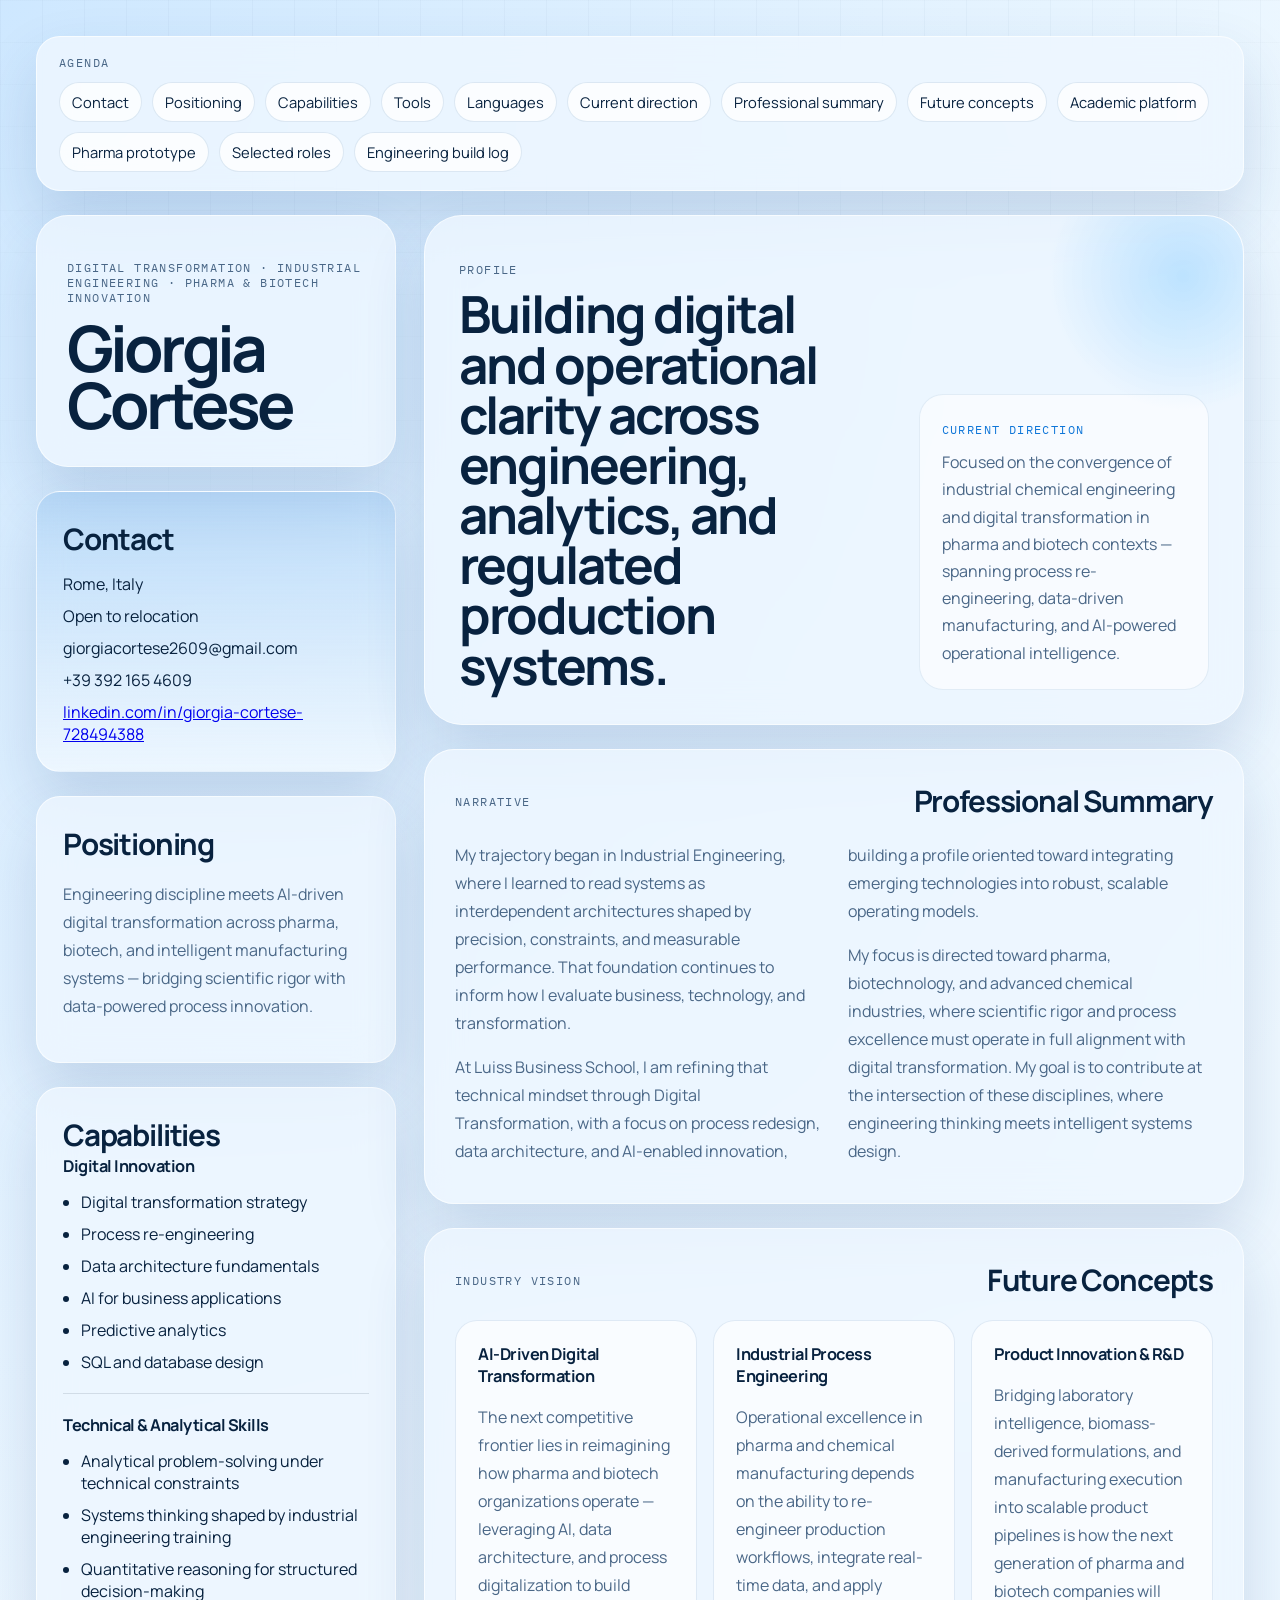
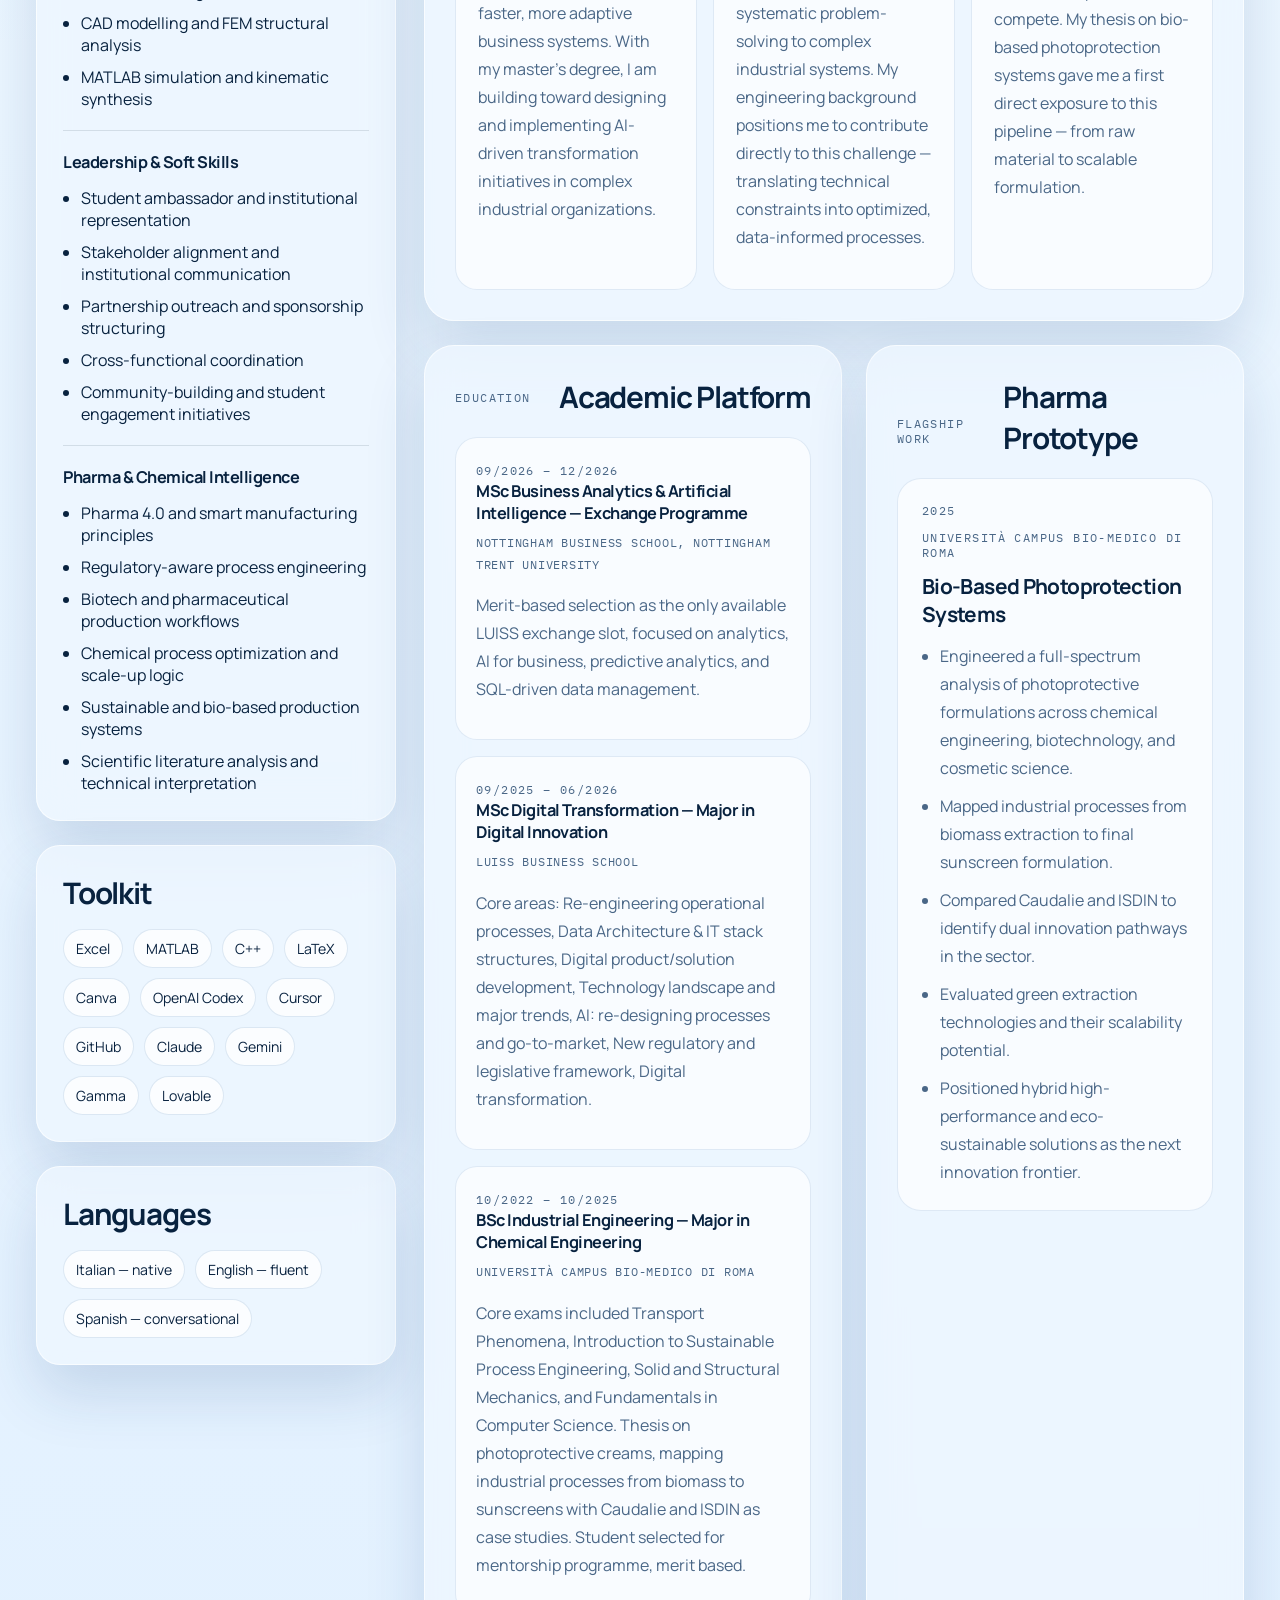
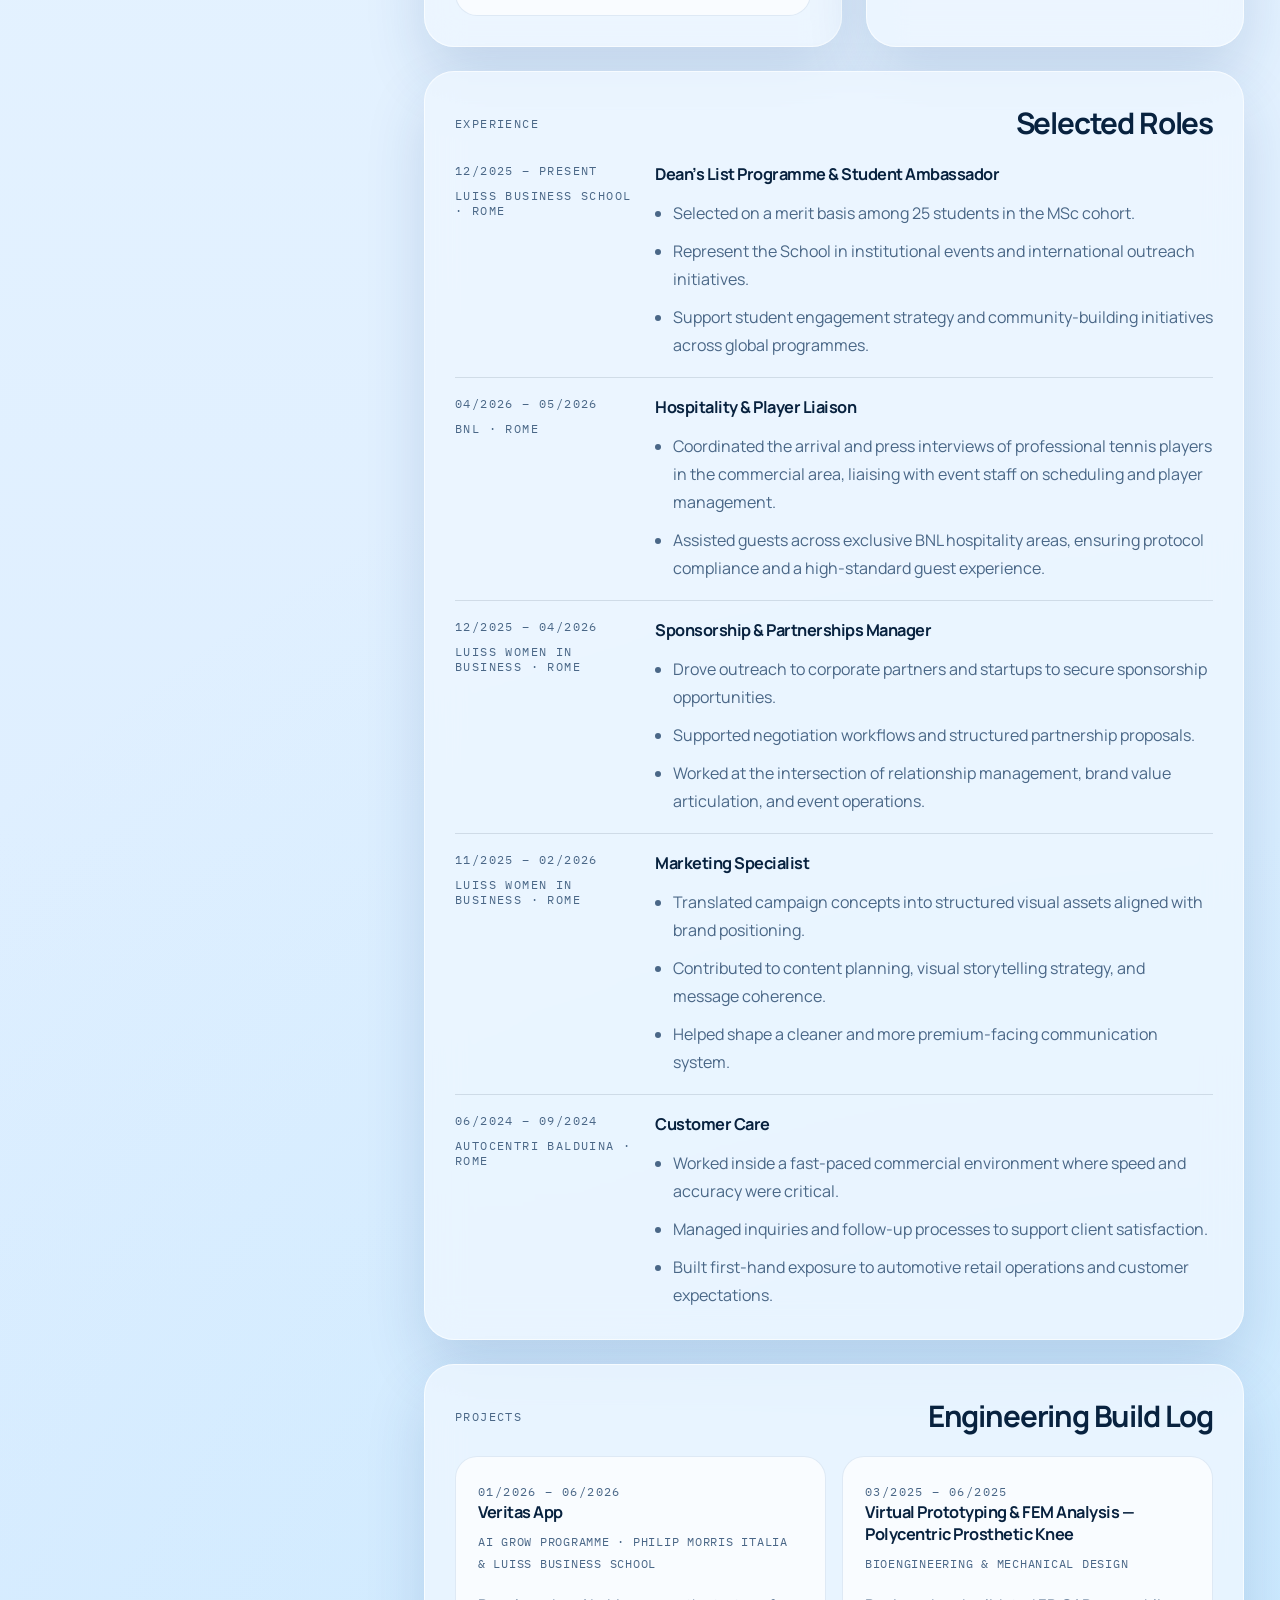
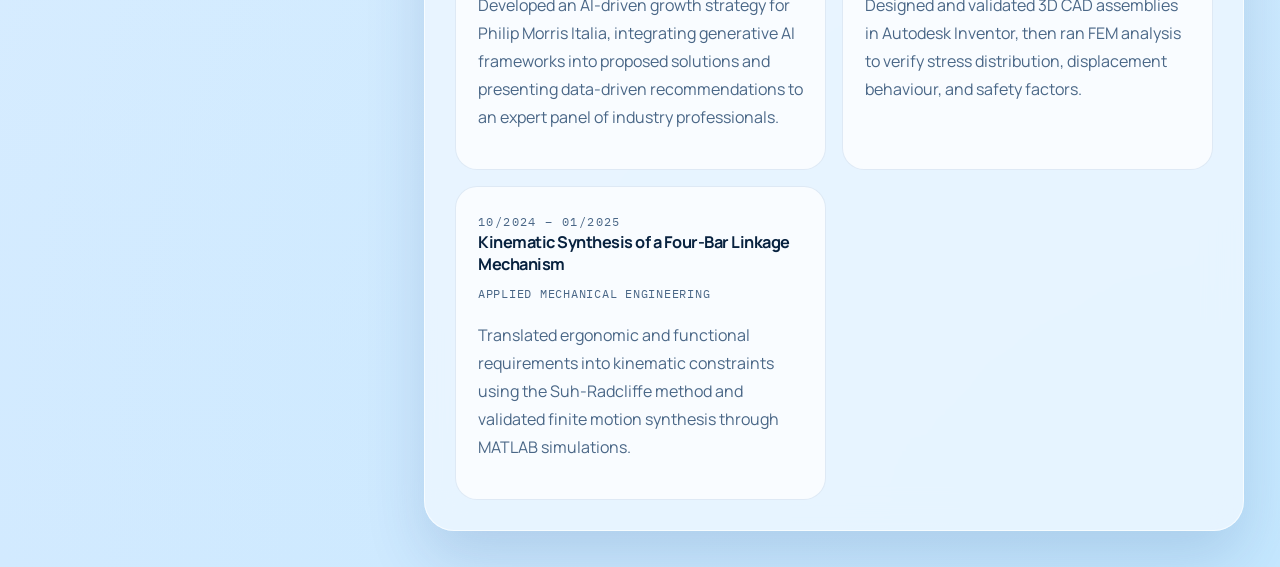
==== index.html @ 7c0b0a6e "Add BNL hospitality role to selected work experience. Co-authored-by: Cursor <cursoragent@cursor.com" ====
<!DOCTYPE html>
<html lang="en">
<head>
  <meta charset="UTF-8">
  <meta name="viewport" content="width=device-width, initial-scale=1.0">
  <meta name="description" content="Resume of Giorgia Cortese, focused on digital transformation, engineering systems, and pharma innovation.">
  <title>Giorgia Cortese | Resume</title>
  <link rel="preconnect" href="https://fonts.googleapis.com">
  <link rel="preconnect" href="https://fonts.gstatic.com" crossorigin>
  <link href="https://fonts.googleapis.com/css2?family=Manrope:wght@400;500;600;700;800&family=IBM+Plex+Mono:wght@400;500&display=swap" rel="stylesheet">
  <link rel="stylesheet" href="./assets/css/main.css">
</head>
<body>
  <div class="page-shell">
    <nav class="agenda-panel" aria-label="Page agenda">
      <p class="agenda-label">Agenda</p>
      <div class="agenda-links">
        <a href="#contact">Contact</a>
        <a href="#positioning">Positioning</a>
        <a href="#capabilities">Capabilities</a>
        <a href="#toolkit">Tools</a>
        <a href="#languages">Languages</a>
        <a href="#current-direction">Current direction</a>
        <a href="#professional-summary">Professional summary</a>
        <a href="#future-concepts">Future concepts</a>
        <a href="#academic-platform">Academic platform</a>
        <a href="#pharma-prototype">Pharma prototype</a>
        <a href="#selected-roles">Selected roles</a>
        <a href="#engineering-build-log">Engineering build log</a>
      </div>
    </nav>
    <div class="page-grid">
      <aside class="sidebar">
        <div class="identity-block">
          <p class="eyebrow">Digital Transformation · Industrial Engineering · Pharma &amp; Biotech Innovation</p>
          <h1>Giorgia Cortese</h1>
        </div>

        <section class="panel panel-accent" id="contact">
          <h2>Contact</h2>
          <ul class="meta-list">
            <li>Rome, Italy</li>
            <li>Open to relocation</li>
            <li>giorgiacortese2609@gmail.com</li>
            <li>+39 392 165 4609</li>
            <li><a href="https://www.linkedin.com/in/giorgia-cortese-728494388">linkedin.com/in/giorgia-cortese-728494388</a></li>
          </ul>
        </section>

        <section class="panel" id="positioning">
          <h2>Positioning</h2>
          <p>
            Engineering discipline meets AI-driven digital transformation across pharma, biotech, and intelligent manufacturing systems — bridging scientific rigor with data-powered process innovation.
          </p>
        </section>

        <section class="panel" id="capabilities">
          <h2>Capabilities</h2>
          <div class="skill-group">
            <h3>Digital Innovation</h3>
            <ul>
              <li>Digital transformation strategy</li>
              <li>Process re-engineering</li>
              <li>Data architecture fundamentals</li>
              <li>AI for business applications</li>
              <li>Predictive analytics</li>
              <li>SQL and database design</li>
            </ul>
          </div>
          <div class="skill-group">
            <h3>Technical &amp; Analytical Skills</h3>
            <ul>
              <li>Analytical problem-solving under technical constraints</li>
              <li>Systems thinking shaped by industrial engineering training</li>
              <li>Quantitative reasoning for structured decision-making</li>
              <li>CAD modelling and FEM structural analysis</li>
              <li>MATLAB simulation and kinematic synthesis</li>
            </ul>
          </div>
          <div class="skill-group">
            <h3>Leadership &amp; Soft Skills</h3>
            <ul>
              <li>Student ambassador and institutional representation</li>
              <li>Stakeholder alignment and institutional communication</li>
              <li>Partnership outreach and sponsorship structuring</li>
              <li>Cross-functional coordination</li>
              <li>Community-building and student engagement initiatives</li>
            </ul>
          </div>
          <div class="skill-group">
            <h3>Pharma & Chemical Intelligence</h3>
            <ul>
              <li>Pharma 4.0 and smart manufacturing principles</li>
              <li>Regulatory-aware process engineering</li>
              <li>Biotech and pharmaceutical production workflows</li>
              <li>Chemical process optimization and scale-up logic</li>
              <li>Sustainable and bio-based production systems</li>
              <li>Scientific literature analysis and technical interpretation</li>
            </ul>
          </div>
        </section>

        <section class="panel" id="toolkit">
          <h2>Toolkit</h2>
          <div class="tag-cloud">
            <span>Excel</span>
            <span>MATLAB</span>
            <span>C++</span>
            <span>LaTeX</span>
            <span>Canva</span>
            <span>OpenAI Codex</span>
            <span>Cursor</span>
            <span>GitHub</span>
            <span>Claude</span>
            <span>Gemini</span>
            <span>Gamma</span>
            <span>Lovable</span>
          </div>
        </section>

        <section class="panel" id="languages">
          <h2>Languages</h2>
          <div class="tag-cloud">
            <span>Italian — native</span>
            <span>English — fluent</span>
            <span>Spanish — conversational</span>
          </div>
        </section>
      </aside>

      <main class="content">
        <section class="hero-card" id="current-direction">
          <div class="hero-copy">
            <p class="section-kicker">Profile</p>
            <h2>Building digital and operational clarity across engineering, analytics, and regulated production systems.</h2>
          </div>
          <div class="hero-note">
            <span class="note-label">Current direction</span>
            <p>
              Focused on the convergence of industrial chemical engineering and digital transformation in pharma and biotech contexts — spanning process re-engineering, data-driven manufacturing, and AI-powered operational intelligence.
            </p>
          </div>
        </section>

        <section class="content-section" id="professional-summary">
          <div class="section-heading">
            <p class="section-kicker">Narrative</p>
            <h2>Professional Summary</h2>
          </div>
          <div class="prose-block">
            <p>
              My trajectory began in Industrial Engineering, where I learned to read systems as interdependent architectures shaped by precision, constraints, and measurable performance. That foundation continues to inform how I evaluate business, technology, and transformation.
            </p>
            <p>
              At Luiss Business School, I am refining that technical mindset through Digital Transformation, with a focus on process redesign, data architecture, and AI-enabled innovation, building a profile oriented toward integrating emerging technologies into robust, scalable operating models.
            </p>
            <p>
              My focus is directed toward pharma, biotechnology, and advanced chemical industries, where scientific rigor and process excellence must operate in full alignment with digital transformation. My goal is to contribute at the intersection of these disciplines, where engineering thinking meets intelligent systems design.
            </p>
          </div>
        </section>

        <section class="content-section" id="future-concepts">
          <div class="section-heading">
            <p class="section-kicker">Industry Vision</p>
            <h2>Future Concepts</h2>
          </div>
          <div class="vision-grid">
            <article class="vision-card">
              <h3>AI-Driven Digital Transformation</h3>
              <p>The next competitive frontier lies in reimagining how pharma and biotech organizations operate — leveraging AI, data architecture, and process digitalization to build faster, more adaptive business systems. With my master's degree, I am building toward designing and implementing AI-driven transformation initiatives in complex industrial organizations.</p>
            </article>
            <article class="vision-card">
              <h3>Industrial Process Engineering</h3>
              <p>Operational excellence in pharma and chemical manufacturing depends on the ability to re-engineer production workflows, integrate real-time data, and apply systematic problem-solving to complex industrial systems. My engineering background positions me to contribute directly to this challenge — translating technical constraints into optimized, data-informed processes.</p>
            </article>
            <article class="vision-card">
              <h3>Product Innovation &amp; R&amp;D</h3>
              <p>Bridging laboratory intelligence, biomass-derived formulations, and manufacturing execution into scalable product pipelines is how the next generation of pharma and biotech companies will compete. My thesis on bio-based photoprotection systems gave me a first direct exposure to this pipeline — from raw material to scalable formulation.</p>
            </article>
          </div>
        </section>

        <section class="split-section">
          <div class="content-section" id="academic-platform">
            <div class="section-heading">
              <p class="section-kicker">Education</p>
              <h2>Academic Platform</h2>
            </div>
            <div class="stack-list">
              <article class="stack-item">
                <span class="stack-period">09/2026 – 12/2026</span>
                <h3>MSc Business Analytics & Artificial Intelligence — Exchange Programme</h3>
                <p class="stack-place">Nottingham Business School, Nottingham Trent University</p>
                <p>Merit-based selection as the only available LUISS exchange slot, focused on analytics, AI for business, predictive analytics, and SQL-driven data management.</p>
              </article>
              <article class="stack-item">
                <span class="stack-period">09/2025 – 06/2026</span>
                <h3>MSc Digital Transformation — Major in Digital Innovation</h3>
                <p class="stack-place">Luiss Business School</p>
                <p>Core areas: Re-engineering operational processes, Data Architecture &amp; IT stack structures, Digital product/solution development, Technology landscape and major trends, AI: re-designing processes and go-to-market, New regulatory and legislative framework, Digital transformation.</p>
              </article>
              <article class="stack-item">
                <span class="stack-period">10/2022 – 10/2025</span>
                <h3>BSc Industrial Engineering — Major in Chemical Engineering</h3>
                <p class="stack-place">Università Campus Bio-Medico di Roma</p>
                <p>Core exams included Transport Phenomena, Introduction to Sustainable Process Engineering, Solid and Structural Mechanics, and Fundamentals in Computer Science. Thesis on photoprotective creams, mapping industrial processes from biomass to sunscreens with Caudalie and ISDIN as case studies. Student selected for mentorship programme, merit based.</p>
              </article>
            </div>
          </div>

          <div class="content-section" id="pharma-prototype">
            <div class="section-heading">
              <p class="section-kicker">Flagship Work</p>
              <h2>Pharma Prototype</h2>
            </div>
            <article class="feature-card">
              <div class="feature-meta">
                <span>2025</span>
                <span>Università Campus Bio-Medico di Roma</span>
              </div>
              <h3>Bio-Based Photoprotection Systems</h3>
              <ul>
                <li>Engineered a full-spectrum analysis of photoprotective formulations across chemical engineering, biotechnology, and cosmetic science.</li>
                <li>Mapped industrial processes from biomass extraction to final sunscreen formulation.</li>
                <li>Compared Caudalie and ISDIN to identify dual innovation pathways in the sector.</li>
                <li>Evaluated green extraction technologies and their scalability potential.</li>
                <li>Positioned hybrid high-performance and eco-sustainable solutions as the next innovation frontier.</li>
              </ul>
            </article>
          </div>
        </section>

        <section class="content-section" id="selected-roles">
          <div class="section-heading">
            <p class="section-kicker">Experience</p>
            <h2>Selected Roles</h2>
          </div>
          <div class="timeline">
            <article class="timeline-item">
              <div class="timeline-meta">
                <span>12/2025 – Present</span>
                <span>Luiss Business School · Rome</span>
              </div>
              <div class="timeline-body">
                <h3>Dean’s List Programme & Student Ambassador</h3>
                <ul>
                  <li>Selected on a merit basis among 25 students in the MSc cohort.</li>
                  <li>Represent the School in institutional events and international outreach initiatives.</li>
                  <li>Support student engagement strategy and community-building initiatives across global programmes.</li>
                </ul>
              </div>
            </article>

            <article class="timeline-item">
              <div class="timeline-meta">
                <span>04/2026 – 05/2026</span>
                <span>BNL · Rome</span>
              </div>
              <div class="timeline-body">
                <h3>Hospitality &amp; Player Liaison</h3>
                <ul>
                  <li>Coordinated the arrival and press interviews of professional tennis players in the commercial area, liaising with event staff on scheduling and player management.</li>
                  <li>Assisted guests across exclusive BNL hospitality areas, ensuring protocol compliance and a high-standard guest experience.</li>
                </ul>
              </div>
            </article>

            <article class="timeline-item">
              <div class="timeline-meta">
                <span>12/2025 – 04/2026</span>
                <span>Luiss Women In Business · Rome</span>
              </div>
              <div class="timeline-body">
                <h3>Sponsorship & Partnerships Manager</h3>
                <ul>
                  <li>Drove outreach to corporate partners and startups to secure sponsorship opportunities.</li>
                  <li>Supported negotiation workflows and structured partnership proposals.</li>
                  <li>Worked at the intersection of relationship management, brand value articulation, and event operations.</li>
                </ul>
              </div>
            </article>

            <article class="timeline-item">
              <div class="timeline-meta">
                <span>11/2025 – 02/2026</span>
                <span>Luiss Women In Business · Rome</span>
              </div>
              <div class="timeline-body">
                <h3>Marketing Specialist</h3>
                <ul>
                  <li>Translated campaign concepts into structured visual assets aligned with brand positioning.</li>
                  <li>Contributed to content planning, visual storytelling strategy, and message coherence.</li>
                  <li>Helped shape a cleaner and more premium-facing communication system.</li>
                </ul>
              </div>
            </article>

            <article class="timeline-item">
              <div class="timeline-meta">
                <span>06/2024 – 09/2024</span>
                <span>Autocentri Balduina · Rome</span>
              </div>
              <div class="timeline-body">
                <h3>Customer Care</h3>
                <ul>
                  <li>Worked inside a fast-paced commercial environment where speed and accuracy were critical.</li>
                  <li>Managed inquiries and follow-up processes to support client satisfaction.</li>
                  <li>Built first-hand exposure to automotive retail operations and customer expectations.</li>
                </ul>
              </div>
            </article>
          </div>
        </section>

        <section class="content-section" id="engineering-build-log">
          <div class="section-heading">
            <p class="section-kicker">Projects</p>
            <h2>Engineering Build Log</h2>
          </div>
          <div class="project-grid">
            <article class="project-card">
              <span class="project-period">01/2026 – 06/2026</span>
              <h3>Veritas App</h3>
              <p class="project-context">AI Grow Programme · Philip Morris Italia &amp; Luiss Business School</p>
              <p>Developed an AI-driven growth strategy for Philip Morris Italia, integrating generative AI frameworks into proposed solutions and presenting data-driven recommendations to an expert panel of industry professionals.</p>
            </article>
            <article class="project-card">
              <span class="project-period">03/2025 – 06/2025</span>
              <h3>Virtual Prototyping & FEM Analysis — Polycentric Prosthetic Knee</h3>
              <p class="project-context">Bioengineering & Mechanical Design</p>
              <p>Designed and validated 3D CAD assemblies in Autodesk Inventor, then ran FEM analysis to verify stress distribution, displacement behaviour, and safety factors.</p>
            </article>
            <article class="project-card">
              <span class="project-period">10/2024 – 01/2025</span>
              <h3>Kinematic Synthesis of a Four-Bar Linkage Mechanism</h3>
              <p class="project-context">Applied Mechanical Engineering</p>
              <p>Translated ergonomic and functional requirements into kinematic constraints using the Suh-Radcliffe method and validated finite motion synthesis through MATLAB simulations.</p>
            </article>
          </div>
        </section>
      </main>
    </div>
  </div>
</body>
</html>
---- assets/css/main.css ----
:root {
  --bg: #d8ebff;
  --paper: #eef7ff;
  --paper-strong: #f9fcff;
  --ink: #08223f;
  --muted: #4a6787;
  --line: rgba(8, 34, 63, 0.12);
  --accent: #0f76d8;
  --accent-soft: rgba(15, 118, 216, 0.12);
  --shadow: 0 28px 60px rgba(25, 71, 128, 0.16);
  --radius-xl: 32px;
  --radius-lg: 24px;
  --radius-md: 18px;
}

* {
  box-sizing: border-box;
}

html {
  font-size: 16px;
  scroll-behavior: smooth;
}

body {
  margin: 0;
  min-height: 100dvh;
  font-family: "Manrope", sans-serif;
  color: var(--ink);
  background:
    radial-gradient(circle at top left, rgba(71, 163, 255, 0.22), transparent 30%),
    radial-gradient(circle at bottom right, rgba(143, 223, 255, 0.26), transparent 34%),
    linear-gradient(180deg, #f4fbff 0%, var(--bg) 100%);
}

body::before {
  content: "";
  position: fixed;
  inset: 0;
  pointer-events: none;
  background-image: linear-gradient(rgba(23, 23, 23, 0.025) 1px, transparent 1px),
    linear-gradient(90deg, rgba(23, 61, 102, 0.05) 1px, transparent 1px);
  background-size: 42px 42px;
  mask-image: linear-gradient(180deg, rgba(0, 0, 0, 0.65), transparent 85%);
}

.page-shell {
  padding: 36px;
}

.agenda-panel {
  max-width: 1440px;
  margin: 0 auto 24px;
  padding: 18px 22px;
  border-radius: 24px;
  background: rgba(238, 247, 255, 0.82);
  border: 1px solid rgba(255, 255, 255, 0.62);
  box-shadow: var(--shadow);
  backdrop-filter: blur(18px);
}

.agenda-label {
  margin: 0 0 12px;
  font-family: "IBM Plex Mono", monospace;
  font-size: 0.73rem;
  letter-spacing: 0.12em;
  text-transform: uppercase;
  color: var(--muted);
}

.agenda-links {
  display: flex;
  flex-wrap: wrap;
  gap: 10px;
}

.agenda-links a {
  padding: 9px 12px;
  border-radius: 999px;
  background: rgba(255, 255, 255, 0.78);
  border: 1px solid rgba(28, 99, 172, 0.14);
  color: var(--ink);
  font-size: 0.92rem;
  text-decoration: none;
}

.agenda-links a:hover {
  background: rgba(214, 238, 255, 0.95);
}

.page-grid {
  max-width: 1440px;
  margin: 0 auto;
  display: grid;
  grid-template-columns: minmax(300px, 360px) minmax(0, 1fr);
  gap: 28px;
  align-items: start;
}

.sidebar,
.content {
  display: grid;
  gap: 24px;
}

.sidebar {
  position: sticky;
  top: 28px;
}

.identity-block,
.panel,
.hero-card,
.content-section {
  background: rgba(238, 247, 255, 0.8);
  backdrop-filter: blur(18px);
  border: 1px solid rgba(255, 255, 255, 0.62);
  box-shadow: var(--shadow);
}

.identity-block {
  padding: 32px 30px;
  border-radius: var(--radius-xl);
}

.identity-block h1 {
  margin: 14px 0 0;
  font-size: clamp(3rem, 5vw, 4.8rem);
  line-height: 0.9;
  letter-spacing: -0.06em;
  max-width: 6ch;
}

.eyebrow,
.section-kicker,
.note-label,
.stack-period,
.project-period,
.timeline-meta,
.feature-meta {
  font-family: "IBM Plex Mono", monospace;
  font-size: 0.73rem;
  letter-spacing: 0.12em;
  text-transform: uppercase;
}

.eyebrow,
.section-kicker,
.timeline-meta,
.feature-meta,
.stack-period,
.project-period {
  color: var(--muted);
}

.intro {
  margin: 18px 0 0;
  font-size: 1rem;
  line-height: 1.8;
  color: var(--muted);
}

.panel {
  padding: 26px;
  border-radius: var(--radius-lg);
}

.panel-accent {
  background: linear-gradient(180deg, rgba(15, 118, 216, 0.14), rgba(238, 247, 255, 0.9));
}

.panel h2,
.section-heading h2,
.hero-copy h2 {
  margin: 0;
  font-size: 1.85rem;
  letter-spacing: -0.04em;
}

.panel p,
.stack-item p,
.project-card p,
.vision-card p,
.feature-card li,
.timeline-body li,
.prose-block p {
  color: var(--muted);
  line-height: 1.75;
}

.meta-list,
.skill-group ul,
.timeline-body ul,
.feature-card ul {
  margin: 14px 0 0;
  padding-left: 18px;
}

.meta-list {
  padding-left: 0;
  list-style: none;
}

.meta-list li + li,
.skill-group li + li,
.timeline-body li + li,
.feature-card li + li {
  margin-top: 10px;
}

.skill-group + .skill-group {
  margin-top: 20px;
  padding-top: 20px;
  border-top: 1px solid var(--line);
}

.skill-group h3,
.timeline-body h3,
.feature-card h3,
.stack-item h3,
.project-card h3,
.vision-card h3 {
  margin: 0;
  font-size: 1.02rem;
  letter-spacing: -0.03em;
}

.tag-cloud {
  display: flex;
  flex-wrap: wrap;
  gap: 10px;
  margin-top: 16px;
}

.tag-cloud span {
  padding: 9px 12px;
  border-radius: 999px;
  background: rgba(255, 255, 255, 0.78);
  border: 1px solid rgba(28, 99, 172, 0.14);
  font-size: 0.88rem;
}

.hero-card {
  padding: 34px;
  border-radius: 38px;
  display: grid;
  grid-template-columns: 1.2fr 0.8fr;
  gap: 24px;
  overflow: hidden;
  position: relative;
}

.hero-card::after {
  content: "";
  position: absolute;
  width: 280px;
  height: 280px;
  right: -80px;
  top: -80px;
  border-radius: 50%;
  background: radial-gradient(circle, rgba(64, 175, 255, 0.28), transparent 68%);
}

.hero-copy h2 {
  margin-top: 10px;
  font-size: clamp(2.2rem, 4vw, 3.7rem);
  line-height: 0.98;
  max-width: 12ch;
}

.hero-note {
  align-self: end;
  padding: 22px;
  border-radius: 24px;
  background: rgba(249, 252, 255, 0.84);
  border: 1px solid rgba(27, 98, 170, 0.1);
}

.note-label {
  color: var(--accent);
}

.hero-note p {
  margin: 10px 0 0;
  line-height: 1.7;
  color: var(--muted);
}

.content-section {
  padding: 30px;
  border-radius: 30px;
}

.section-heading {
  display: flex;
  align-items: end;
  justify-content: space-between;
  gap: 12px;
  margin-bottom: 20px;
}

.prose-block {
  columns: 2;
  column-gap: 28px;
}

.prose-block p {
  margin: 0 0 16px;
}

.timeline {
  display: grid;
  gap: 18px;
}

.timeline-item {
  display: grid;
  grid-template-columns: 180px minmax(0, 1fr);
  gap: 20px;
  padding-top: 18px;
  border-top: 1px solid var(--line);
}

.timeline-item:first-child {
  padding-top: 0;
  border-top: 0;
}

.timeline-meta {
  display: grid;
  gap: 10px;
  align-content: start;
}

.split-section {
  display: grid;
  grid-template-columns: 1.05fr 0.95fr;
  gap: 24px;
}

.feature-card,
.stack-item,
.project-card,
.vision-card {
  background: var(--paper-strong);
  border: 1px solid rgba(28, 99, 172, 0.12);
}

.feature-card {
  padding: 24px;
  border-radius: 24px;
}

.feature-meta {
  display: flex;
  justify-content: space-between;
  gap: 12px;
  flex-wrap: wrap;
}

.feature-card h3 {
  margin-top: 12px;
  font-size: 1.3rem;
}

.stack-list {
  display: grid;
  gap: 16px;
}

.stack-item {
  padding: 20px;
  border-radius: 22px;
}

.stack-place,
.project-context {
  margin-top: 8px;
  font-family: "IBM Plex Mono", monospace;
  font-size: 0.78rem;
  letter-spacing: 0.06em;
  text-transform: uppercase;
  color: var(--accent);
}

.project-grid,
.vision-grid {
  display: grid;
  gap: 16px;
}

.project-grid {
  grid-template-columns: repeat(2, minmax(0, 1fr));
}

.vision-grid {
  grid-template-columns: repeat(3, minmax(0, 1fr));
}

.project-card,
.vision-card {
  padding: 22px;
  border-radius: 22px;
}

@media (max-width: 1120px) {
  .page-grid,
  .split-section,
  .hero-card,
  .vision-grid,
  .project-grid {
    grid-template-columns: 1fr;
  }

  .sidebar {
    position: static;
  }

  .prose-block {
    columns: 1;
  }
}

@media (max-width: 720px) {
  .page-shell {
    padding: 16px;
  }

  .identity-block,
  .agenda-panel,
  .panel,
  .hero-card,
  .content-section {
    padding: 22px;
    border-radius: 24px;
  }

  .timeline-item {
    grid-template-columns: 1fr;
  }

  .identity-block h1,
  .hero-copy h2 {
    max-width: none;
  }

  .agenda-links {
    gap: 8px;
  }

  .agenda-links a {
    font-size: 0.85rem;
  }
}

@media print {
  body {
    background: #ffffff;
  }

  body::before {
    display: none;
  }

  .page-shell {
    padding: 0;
  }

  .page-grid {
    max-width: none;
    gap: 14px;
    grid-template-columns: 300px 1fr;
  }

  .identity-block,
  .panel,
  .hero-card,
  .content-section,
  .feature-card,
  .stack-item,
  .project-card,
  .vision-card {
    box-shadow: none;
    background: #ffffff;
  }
}
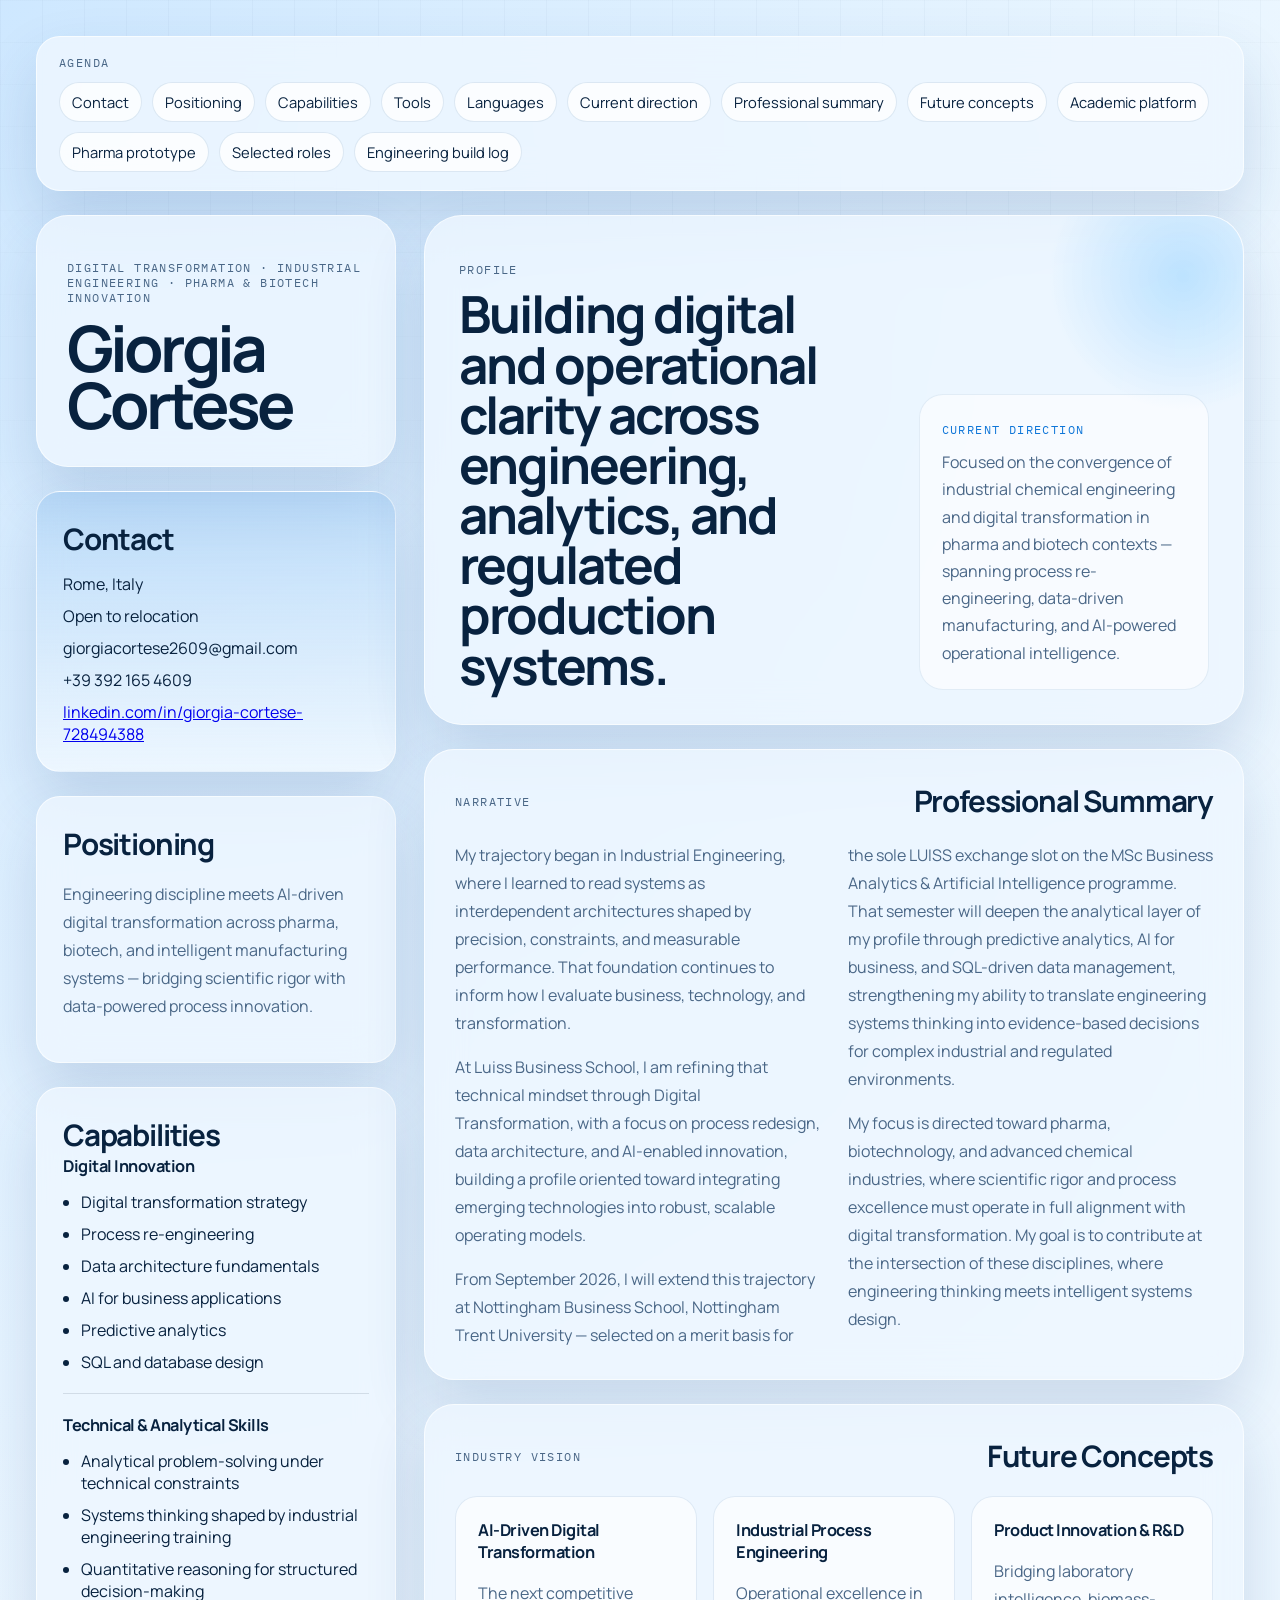
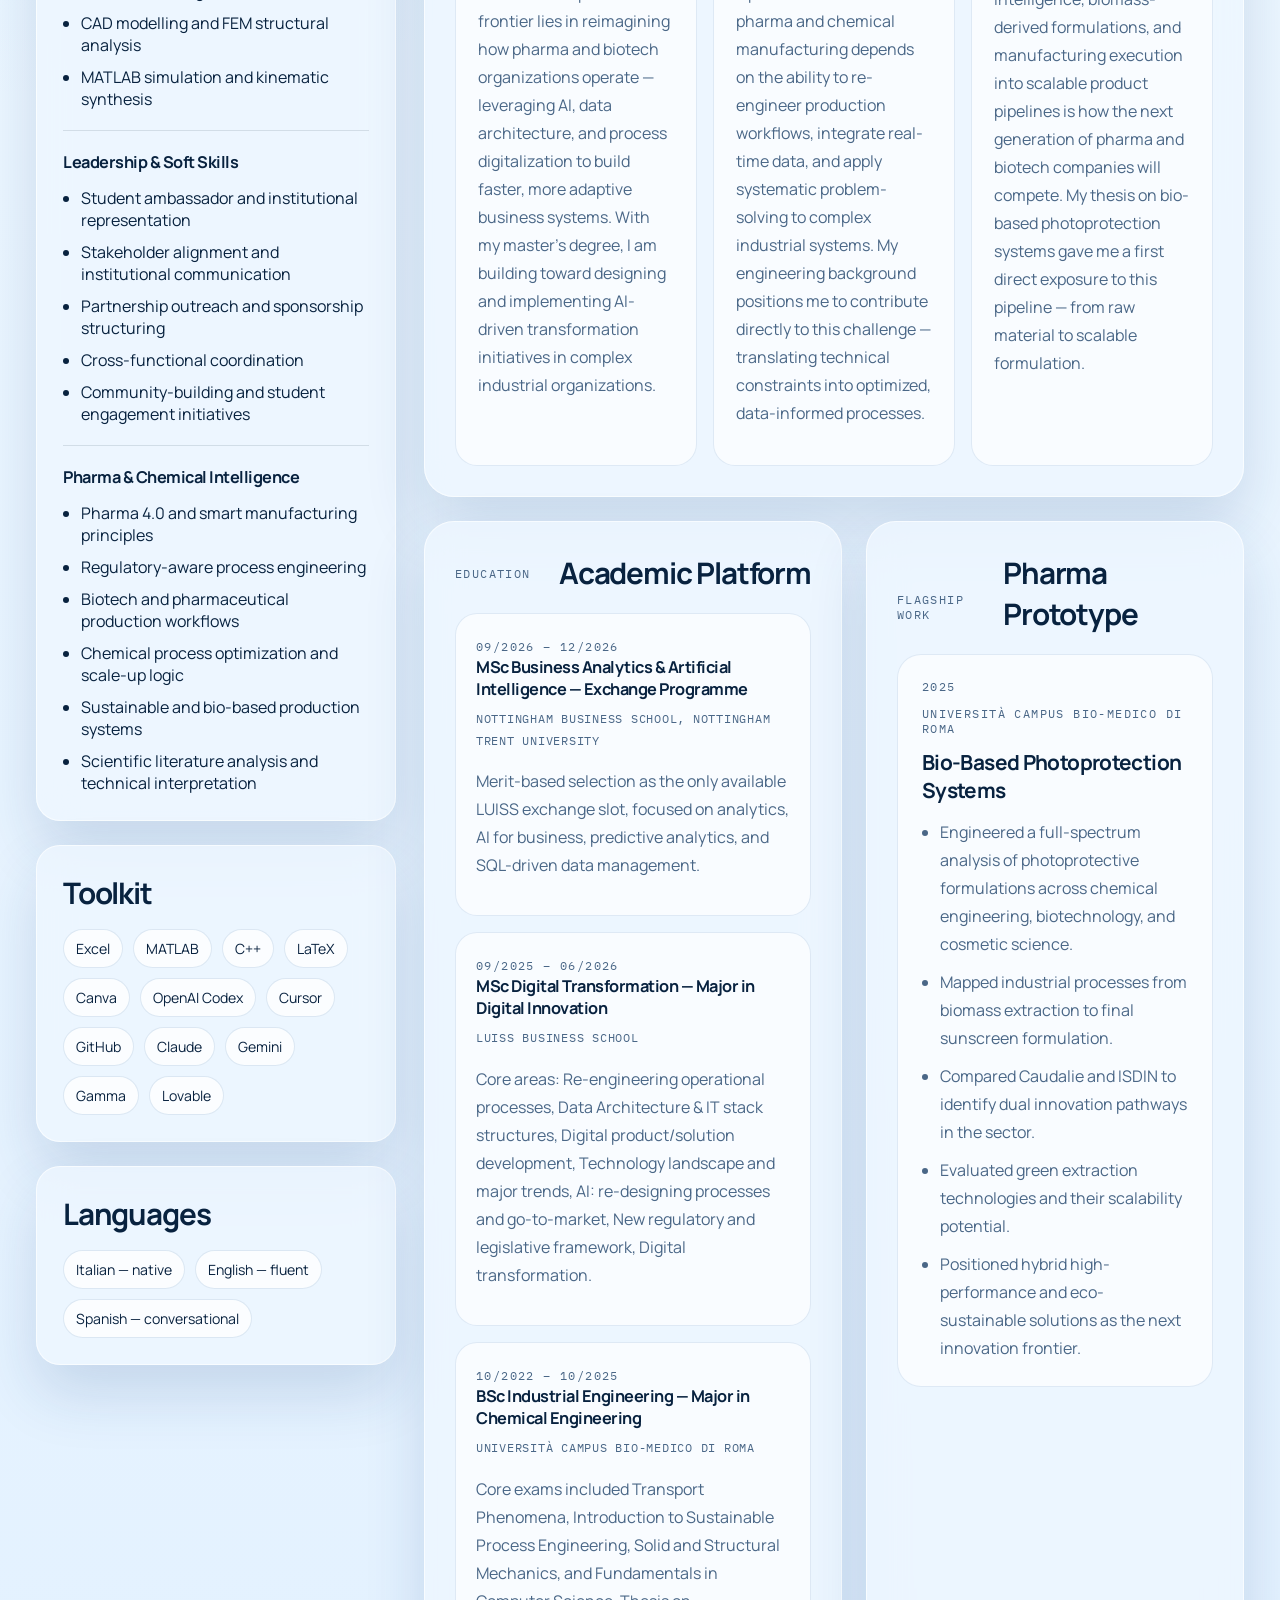
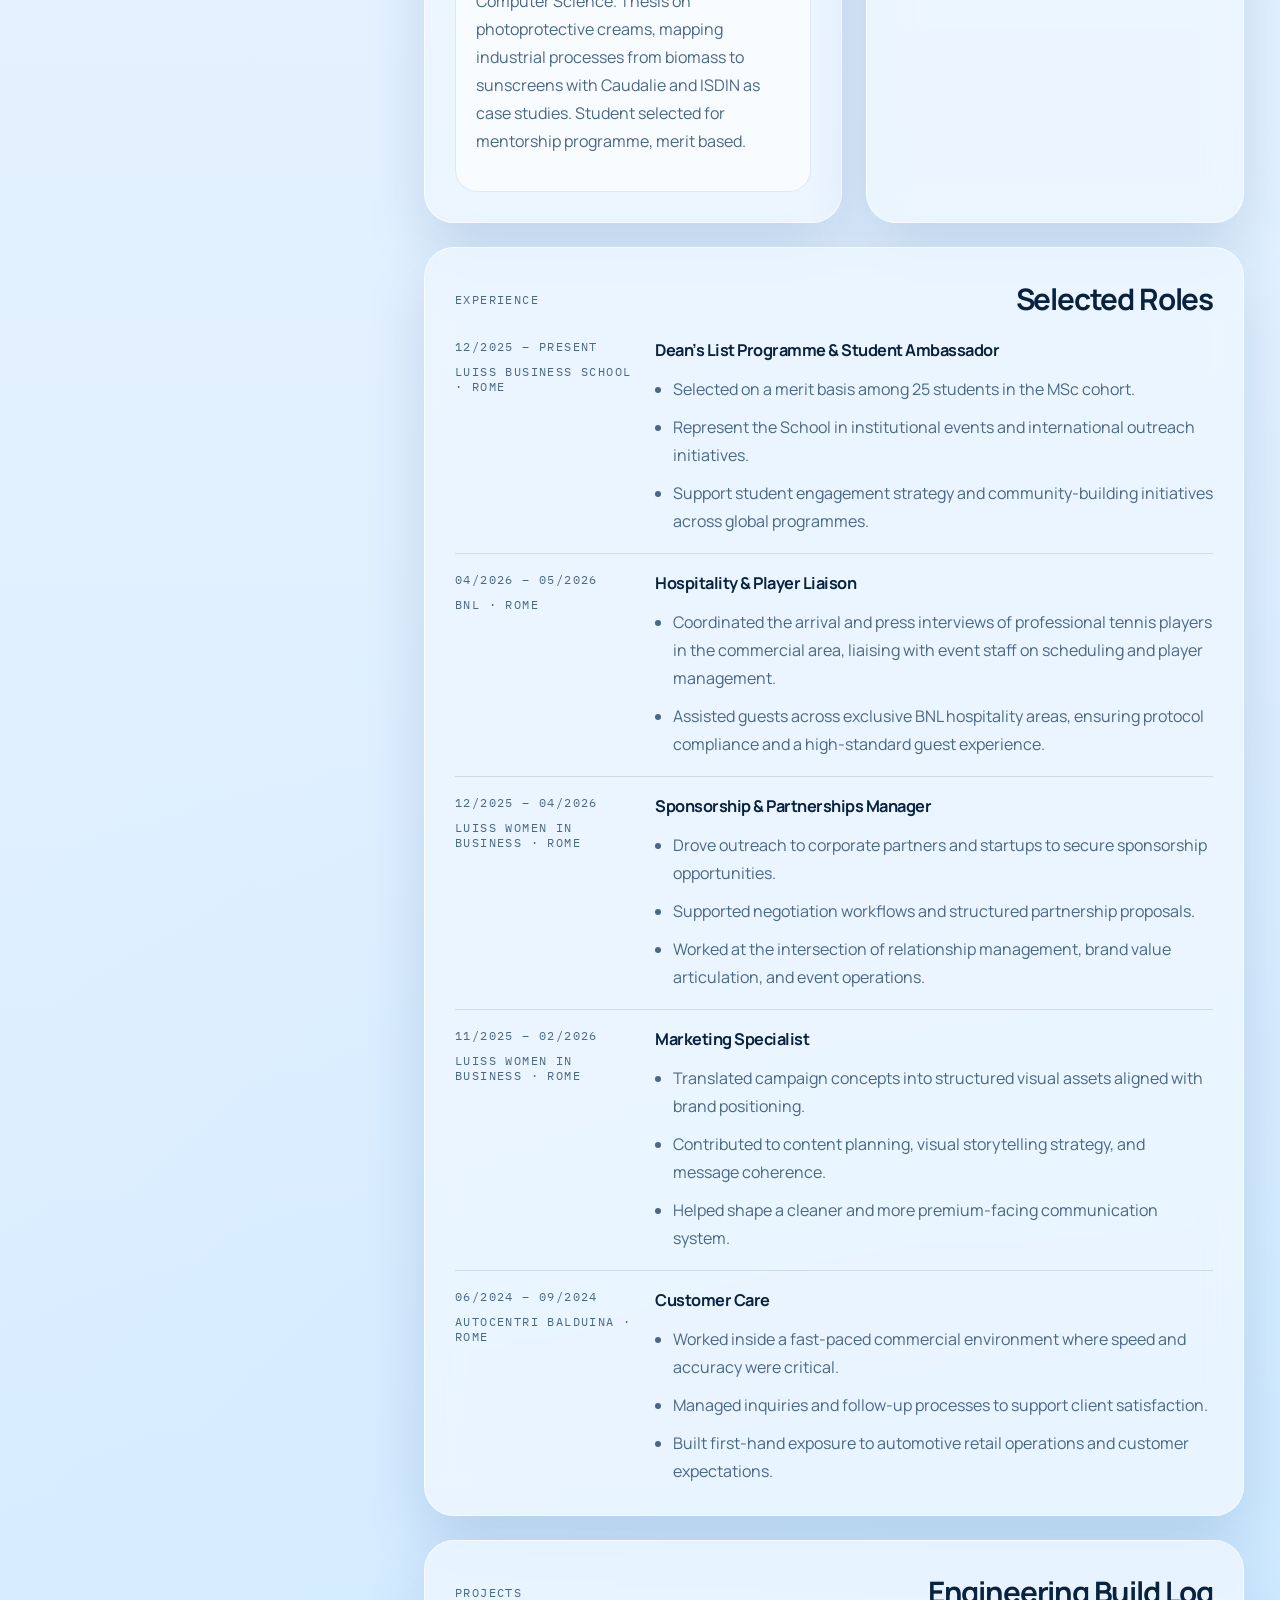
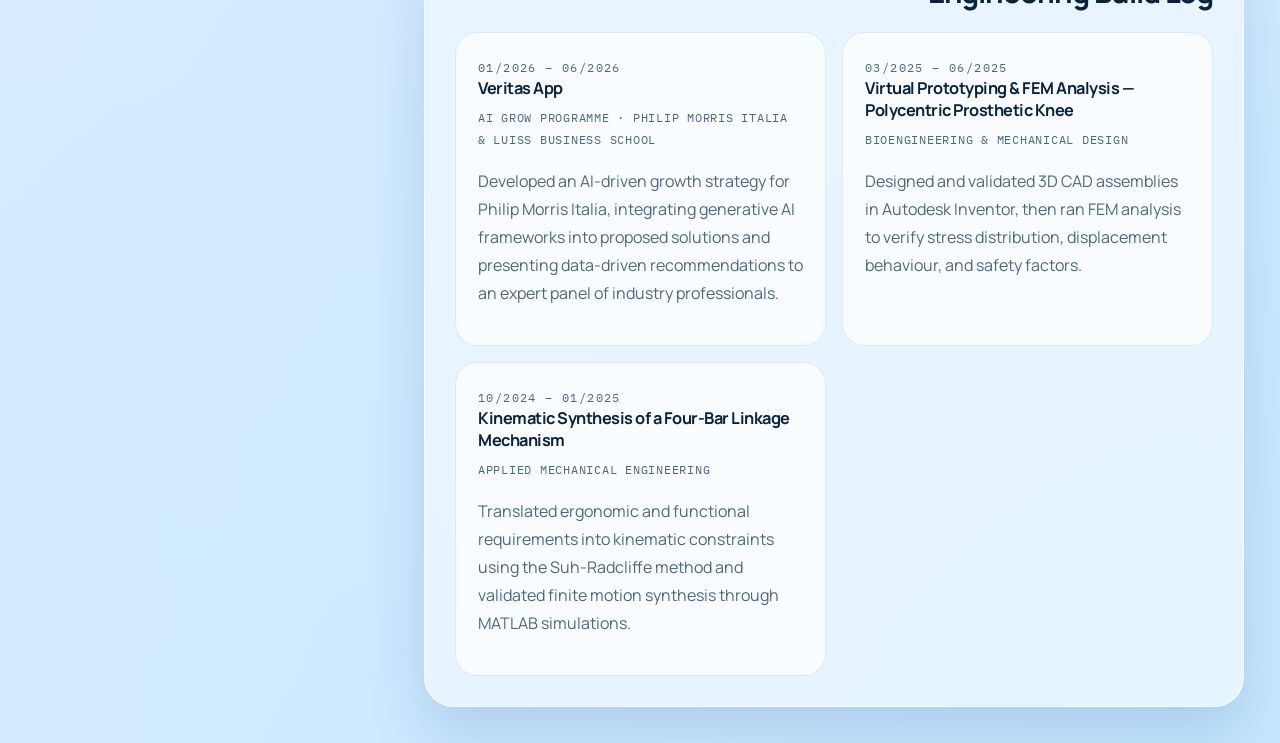
==== commit a8dd2e5b: "Add Nottingham exchange paragraph to professional summary. Co-authored-by: Cursor <cursoragent@curso" ====
--- a/index.html
+++ b/index.html
@@ -155,6 +155,9 @@
               At Luiss Business School, I am refining that technical mindset through Digital Transformation, with a focus on process redesign, data architecture, and AI-enabled innovation, building a profile oriented toward integrating emerging technologies into robust, scalable operating models.
             </p>
             <p>
+              From September 2026, I will extend this trajectory at Nottingham Business School, Nottingham Trent University — selected on a merit basis for the sole LUISS exchange slot on the MSc Business Analytics &amp; Artificial Intelligence programme. That semester will deepen the analytical layer of my profile through predictive analytics, AI for business, and SQL-driven data management, strengthening my ability to translate engineering systems thinking into evidence-based decisions for complex industrial and regulated environments.
+            </p>
+            <p>
               My focus is directed toward pharma, biotechnology, and advanced chemical industries, where scientific rigor and process excellence must operate in full alignment with digital transformation. My goal is to contribute at the intersection of these disciplines, where engineering thinking meets intelligent systems design.
             </p>
           </div>
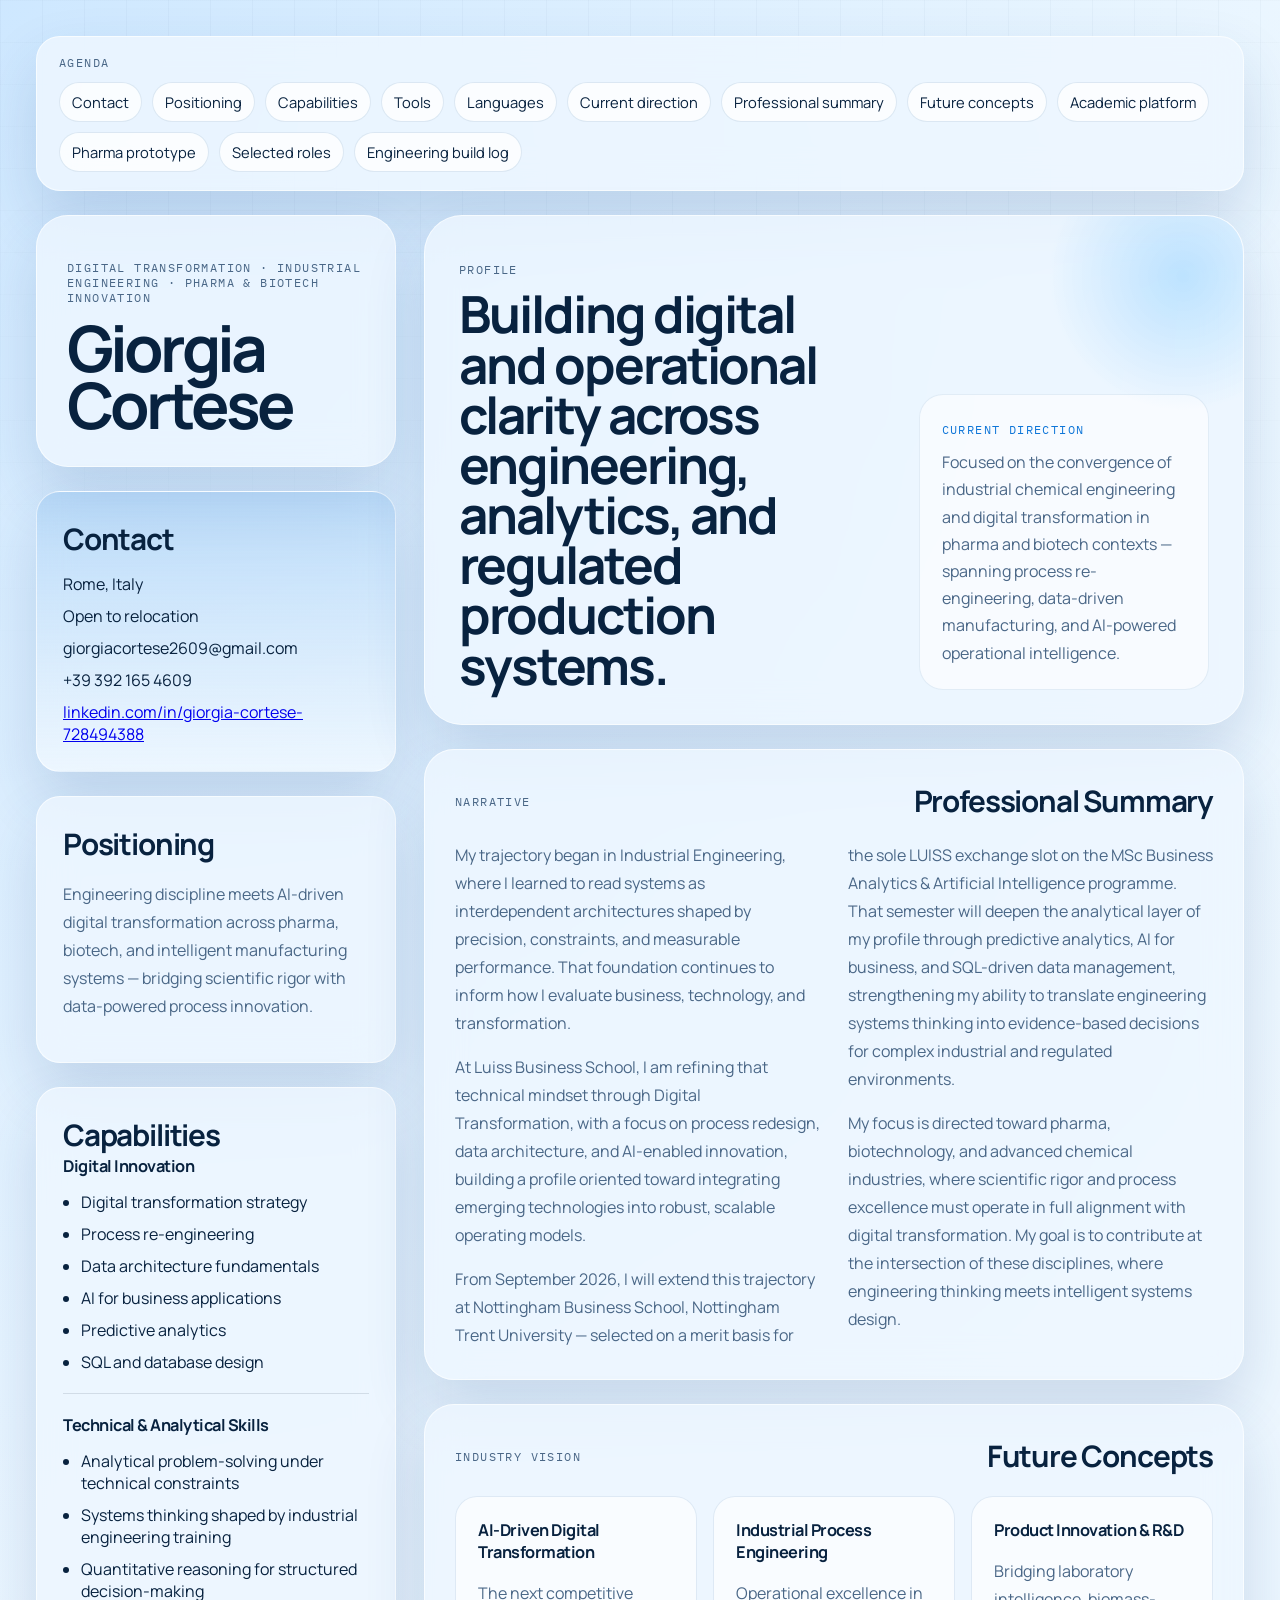
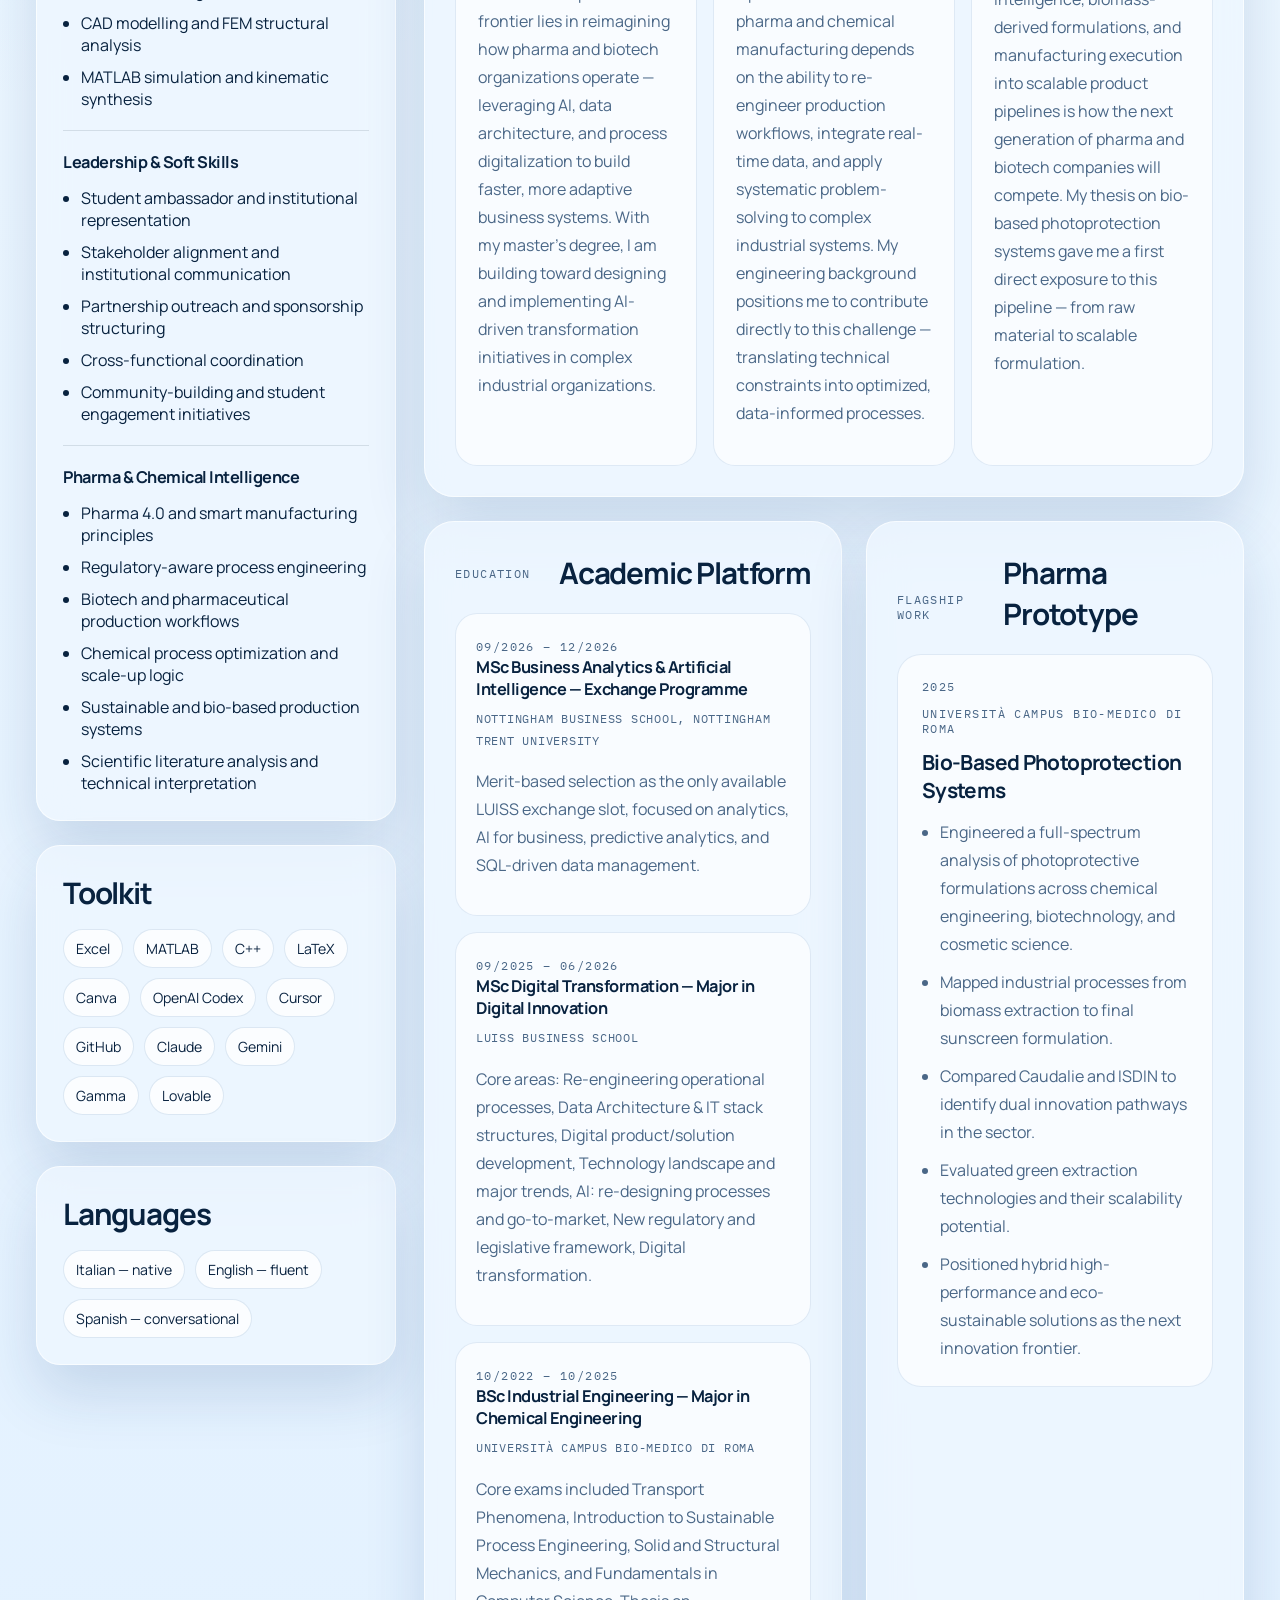
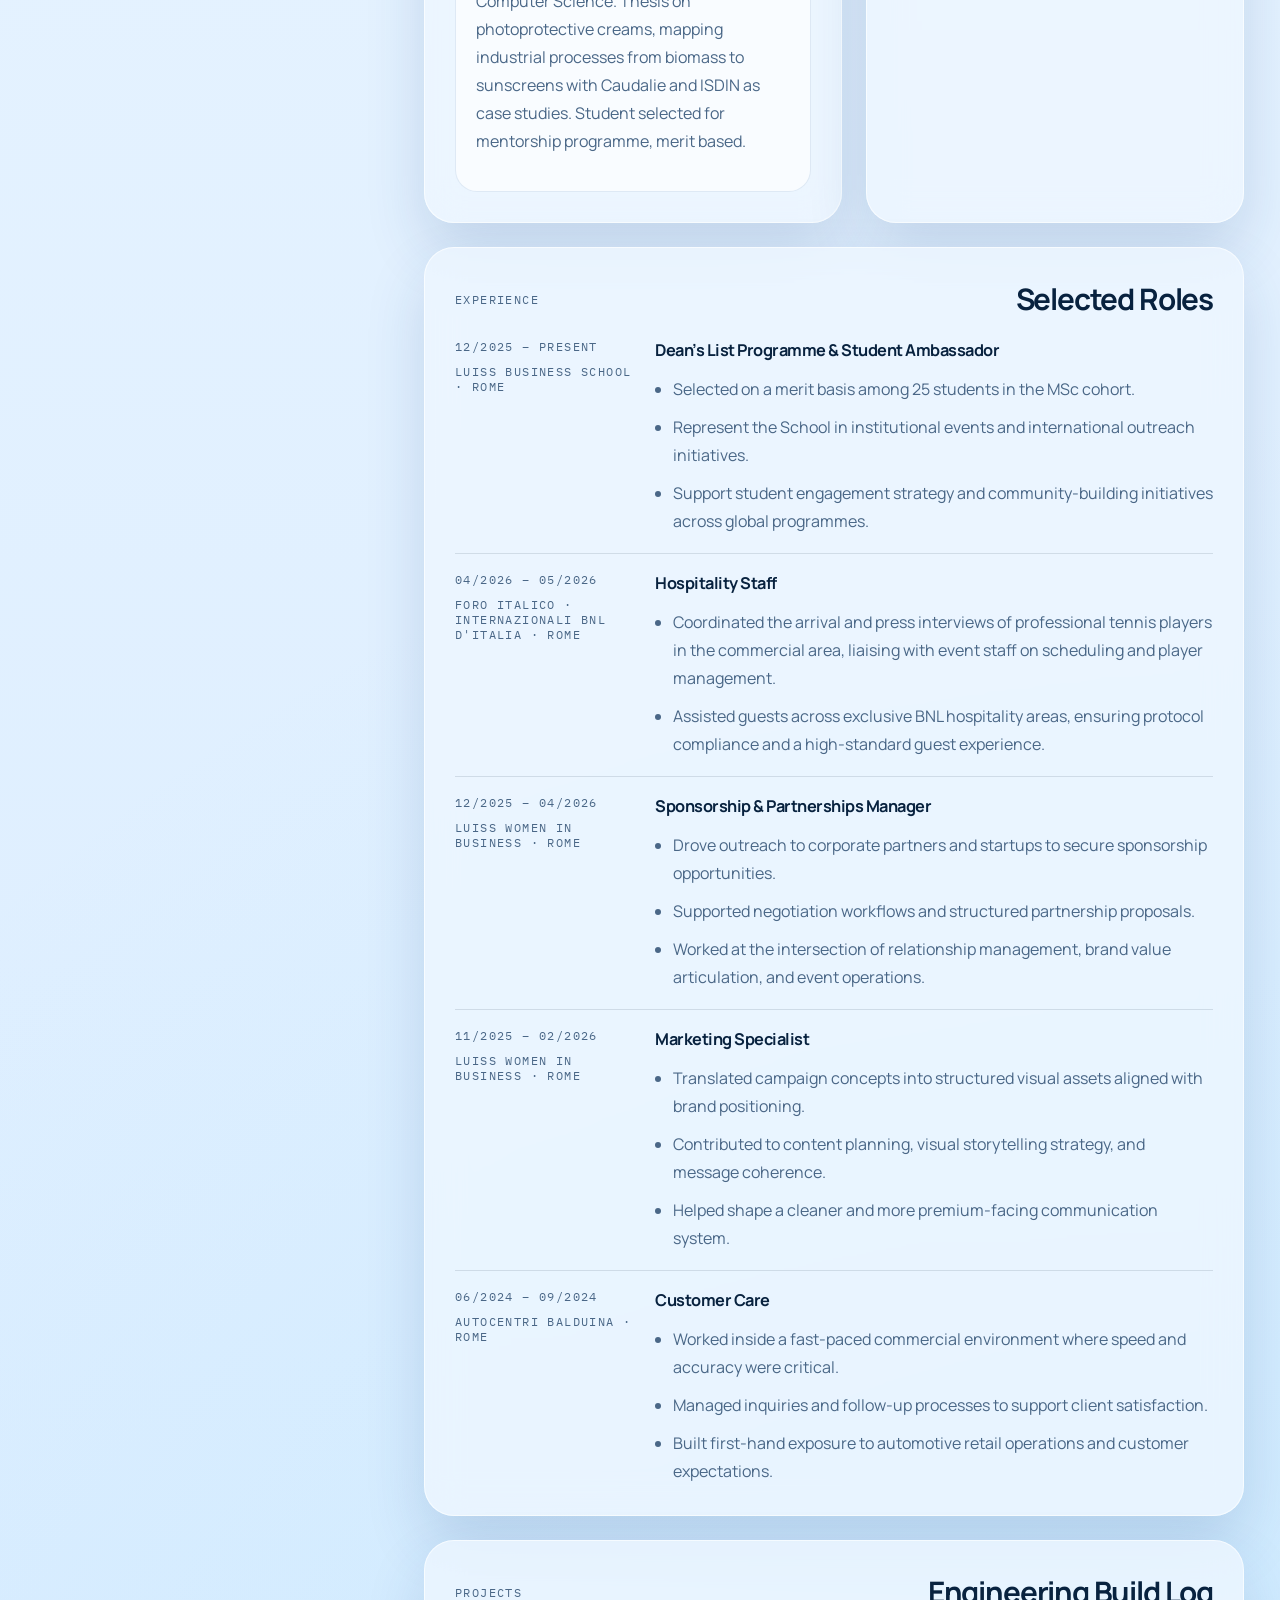
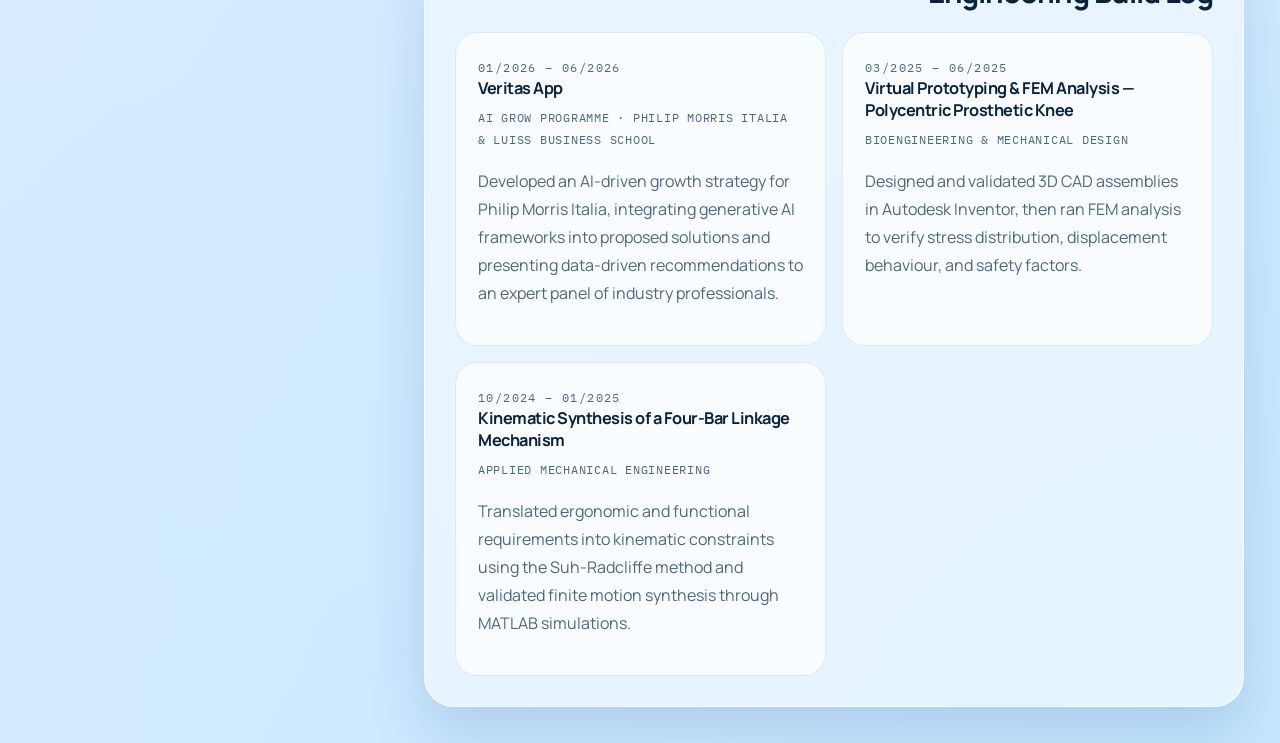
==== commit a8228e14: "Update BNL role title and venue in work experience. Co-authored-by: Cursor <cursoragent@cursor.com>" ====
--- a/index.html
+++ b/index.html
@@ -258,10 +258,10 @@
             <article class="timeline-item">
               <div class="timeline-meta">
                 <span>04/2026 – 05/2026</span>
-                <span>BNL · Rome</span>
-              </div>
-              <div class="timeline-body">
-                <h3>Hospitality &amp; Player Liaison</h3>
+                <span>Foro Italico · Internazionali BNL d'Italia · Rome</span>
+              </div>
+              <div class="timeline-body">
+                <h3>Hospitality Staff</h3>
                 <ul>
                   <li>Coordinated the arrival and press interviews of professional tennis players in the commercial area, liaising with event staff on scheduling and player management.</li>
                   <li>Assisted guests across exclusive BNL hospitality areas, ensuring protocol compliance and a high-standard guest experience.</li>
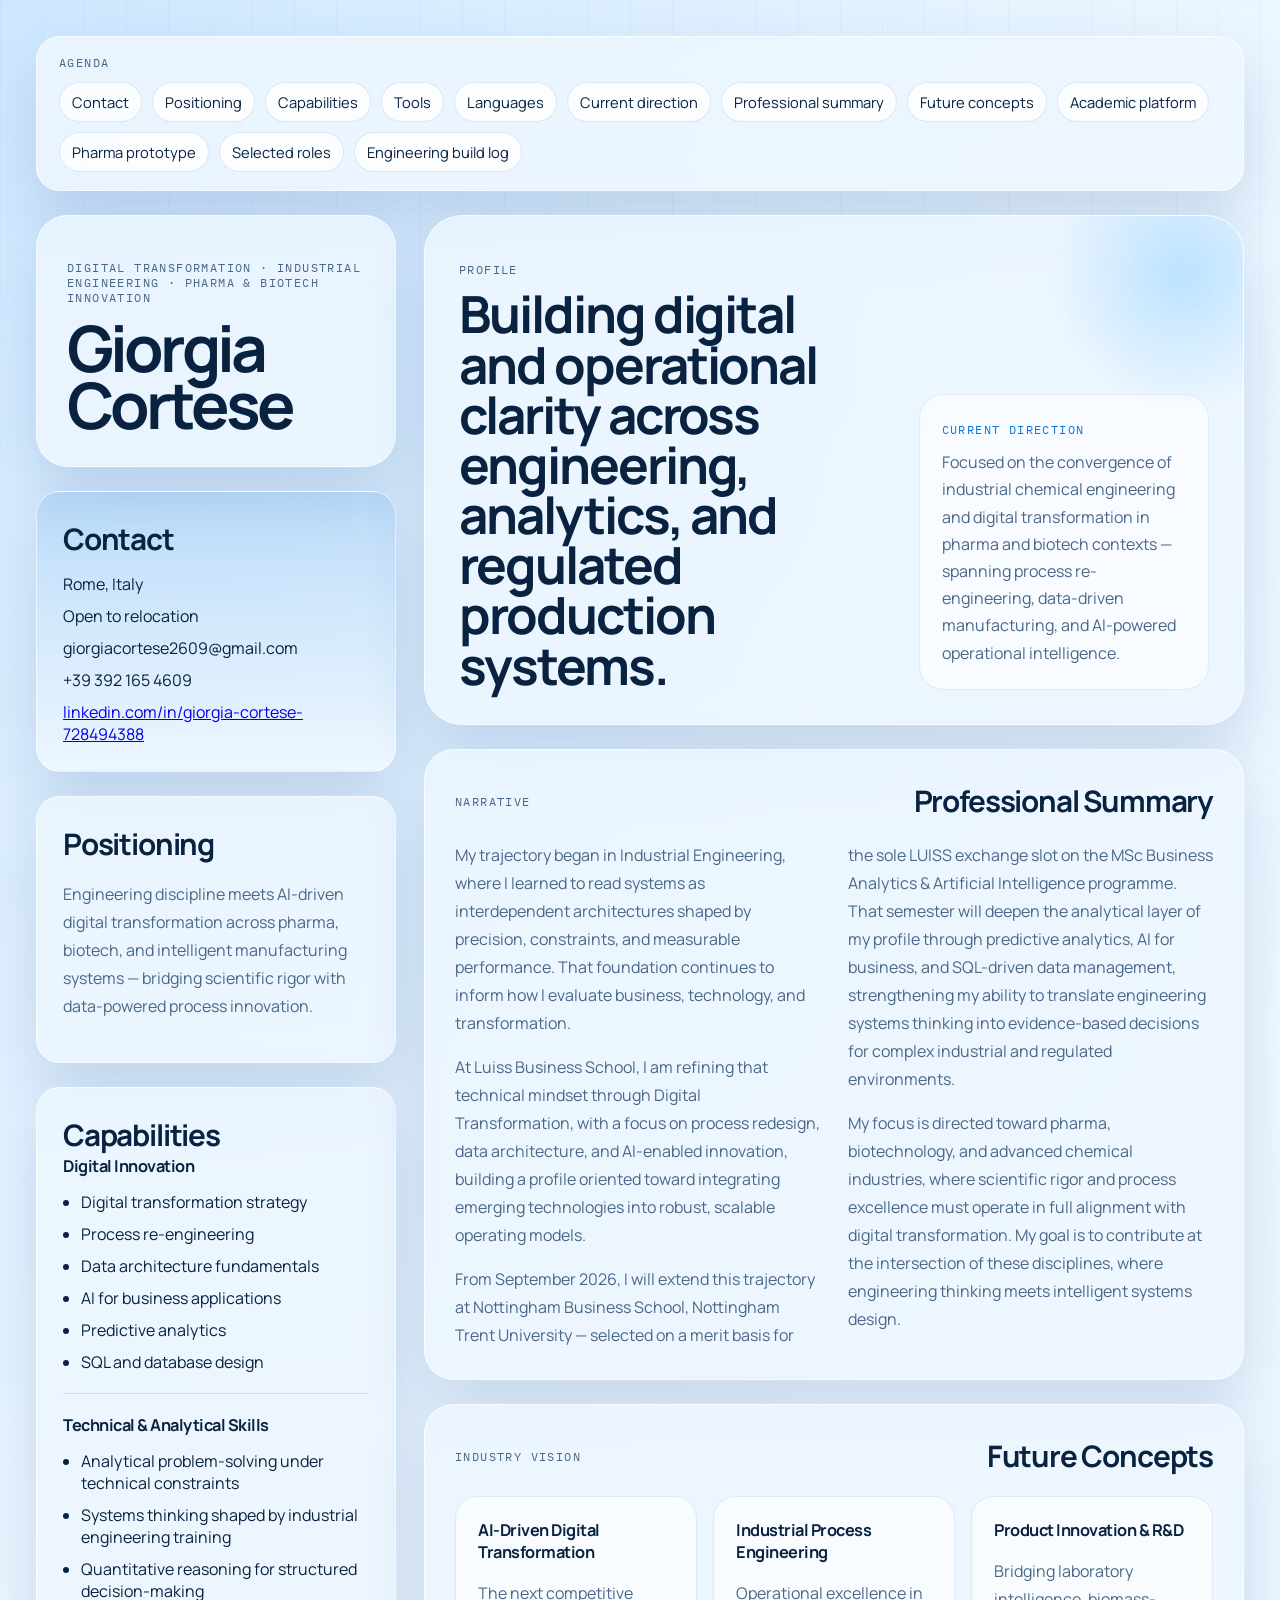
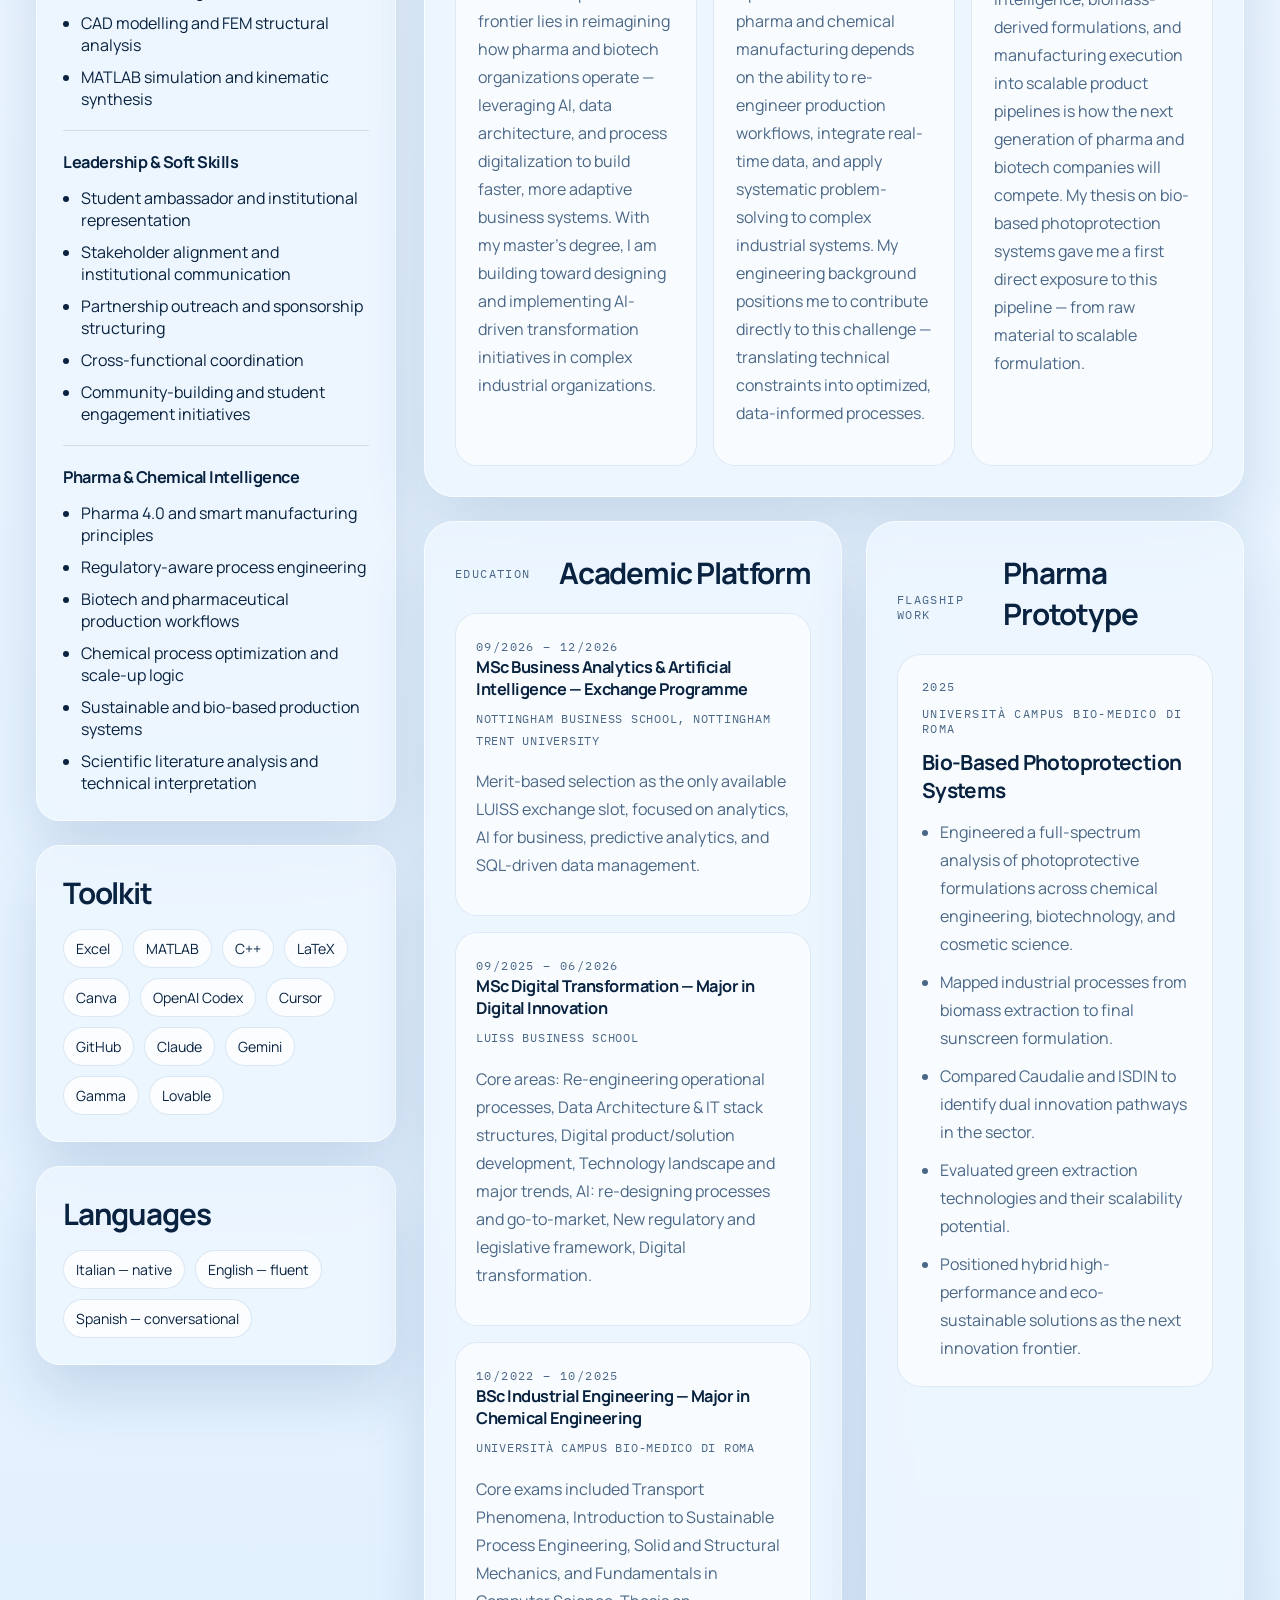
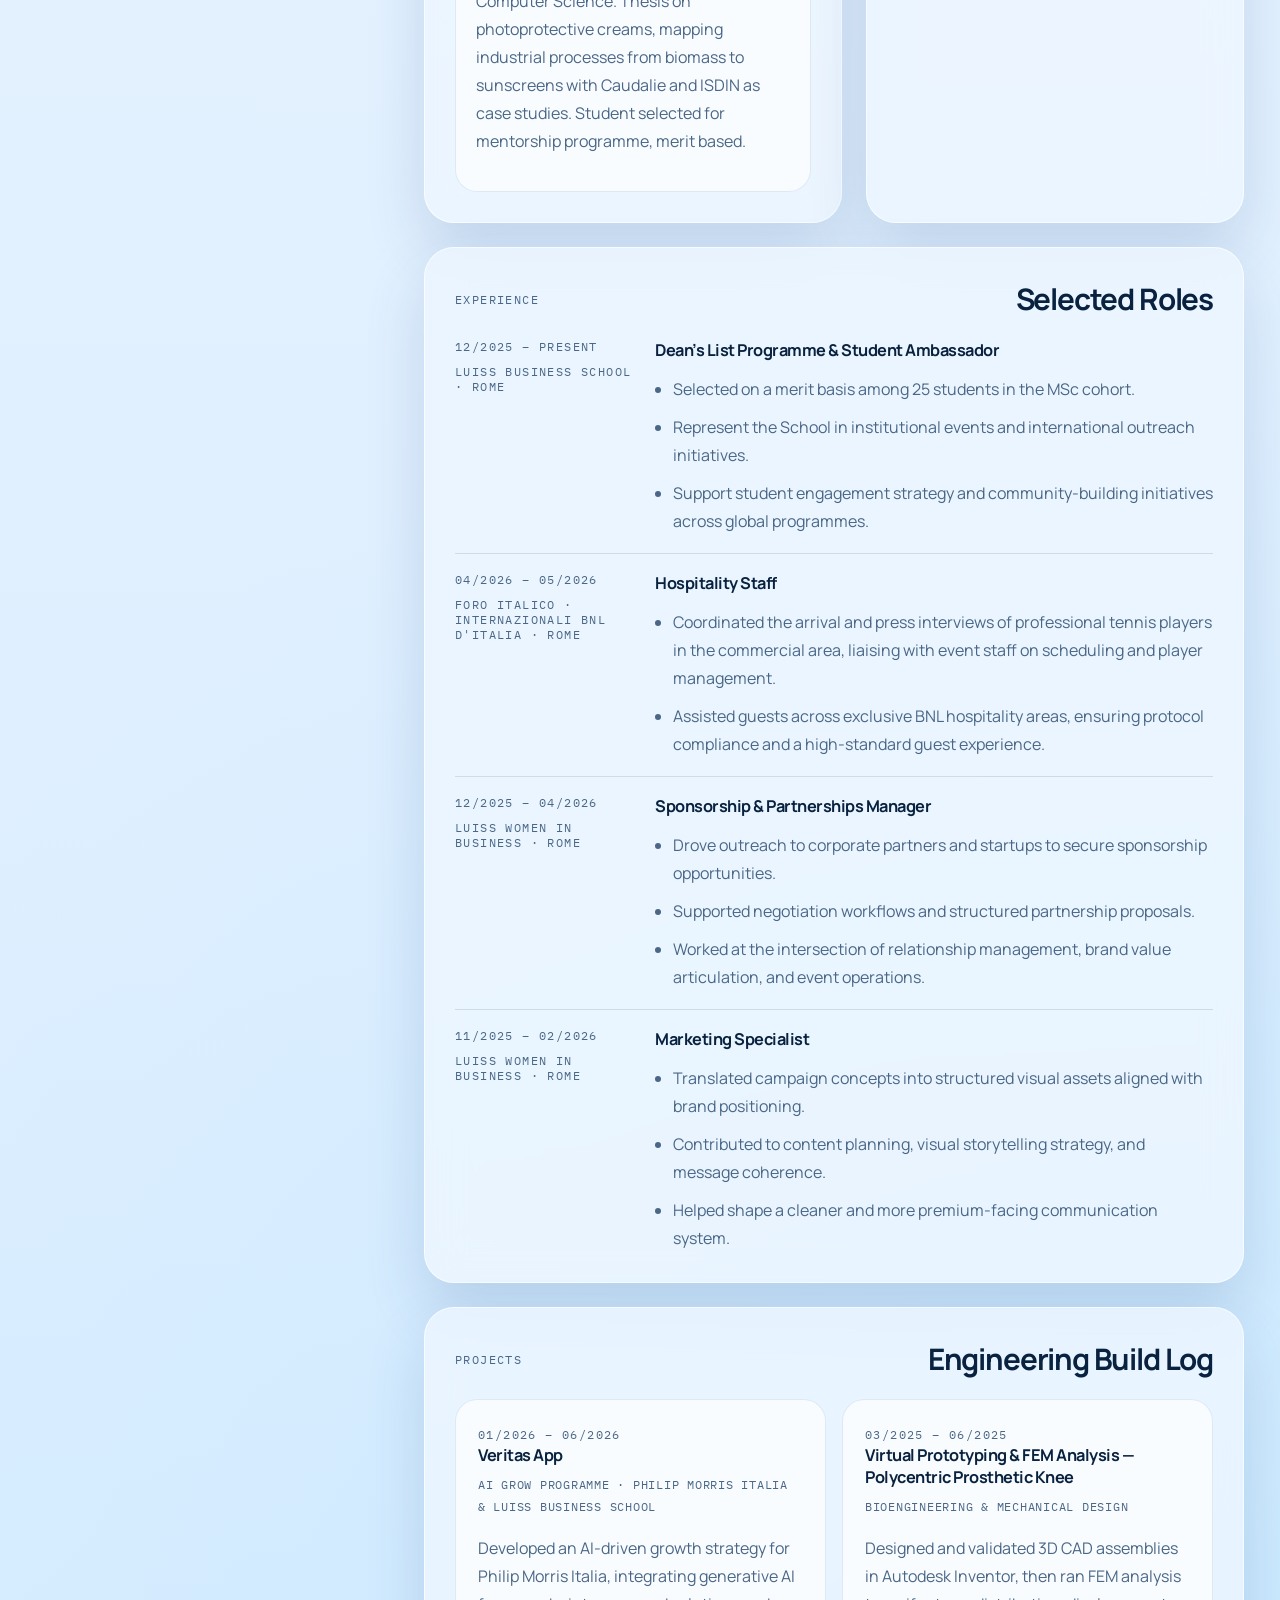
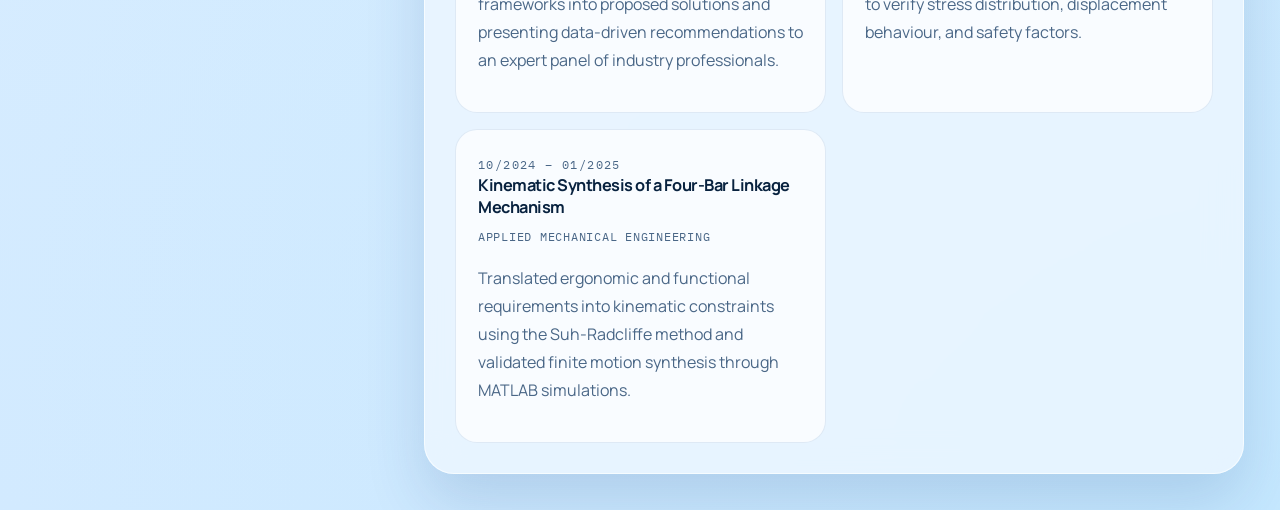
==== commit 8907ef9e: "Remove Customer Care role from work experience. Co-authored-by: Cursor <cursoragent@cursor.com>" ====
--- a/index.html
+++ b/index.html
@@ -298,21 +298,6 @@
                 </ul>
               </div>
             </article>
-
-            <article class="timeline-item">
-              <div class="timeline-meta">
-                <span>06/2024 – 09/2024</span>
-                <span>Autocentri Balduina · Rome</span>
-              </div>
-              <div class="timeline-body">
-                <h3>Customer Care</h3>
-                <ul>
-                  <li>Worked inside a fast-paced commercial environment where speed and accuracy were critical.</li>
-                  <li>Managed inquiries and follow-up processes to support client satisfaction.</li>
-                  <li>Built first-hand exposure to automotive retail operations and customer expectations.</li>
-                </ul>
-              </div>
-            </article>
           </div>
         </section>
 
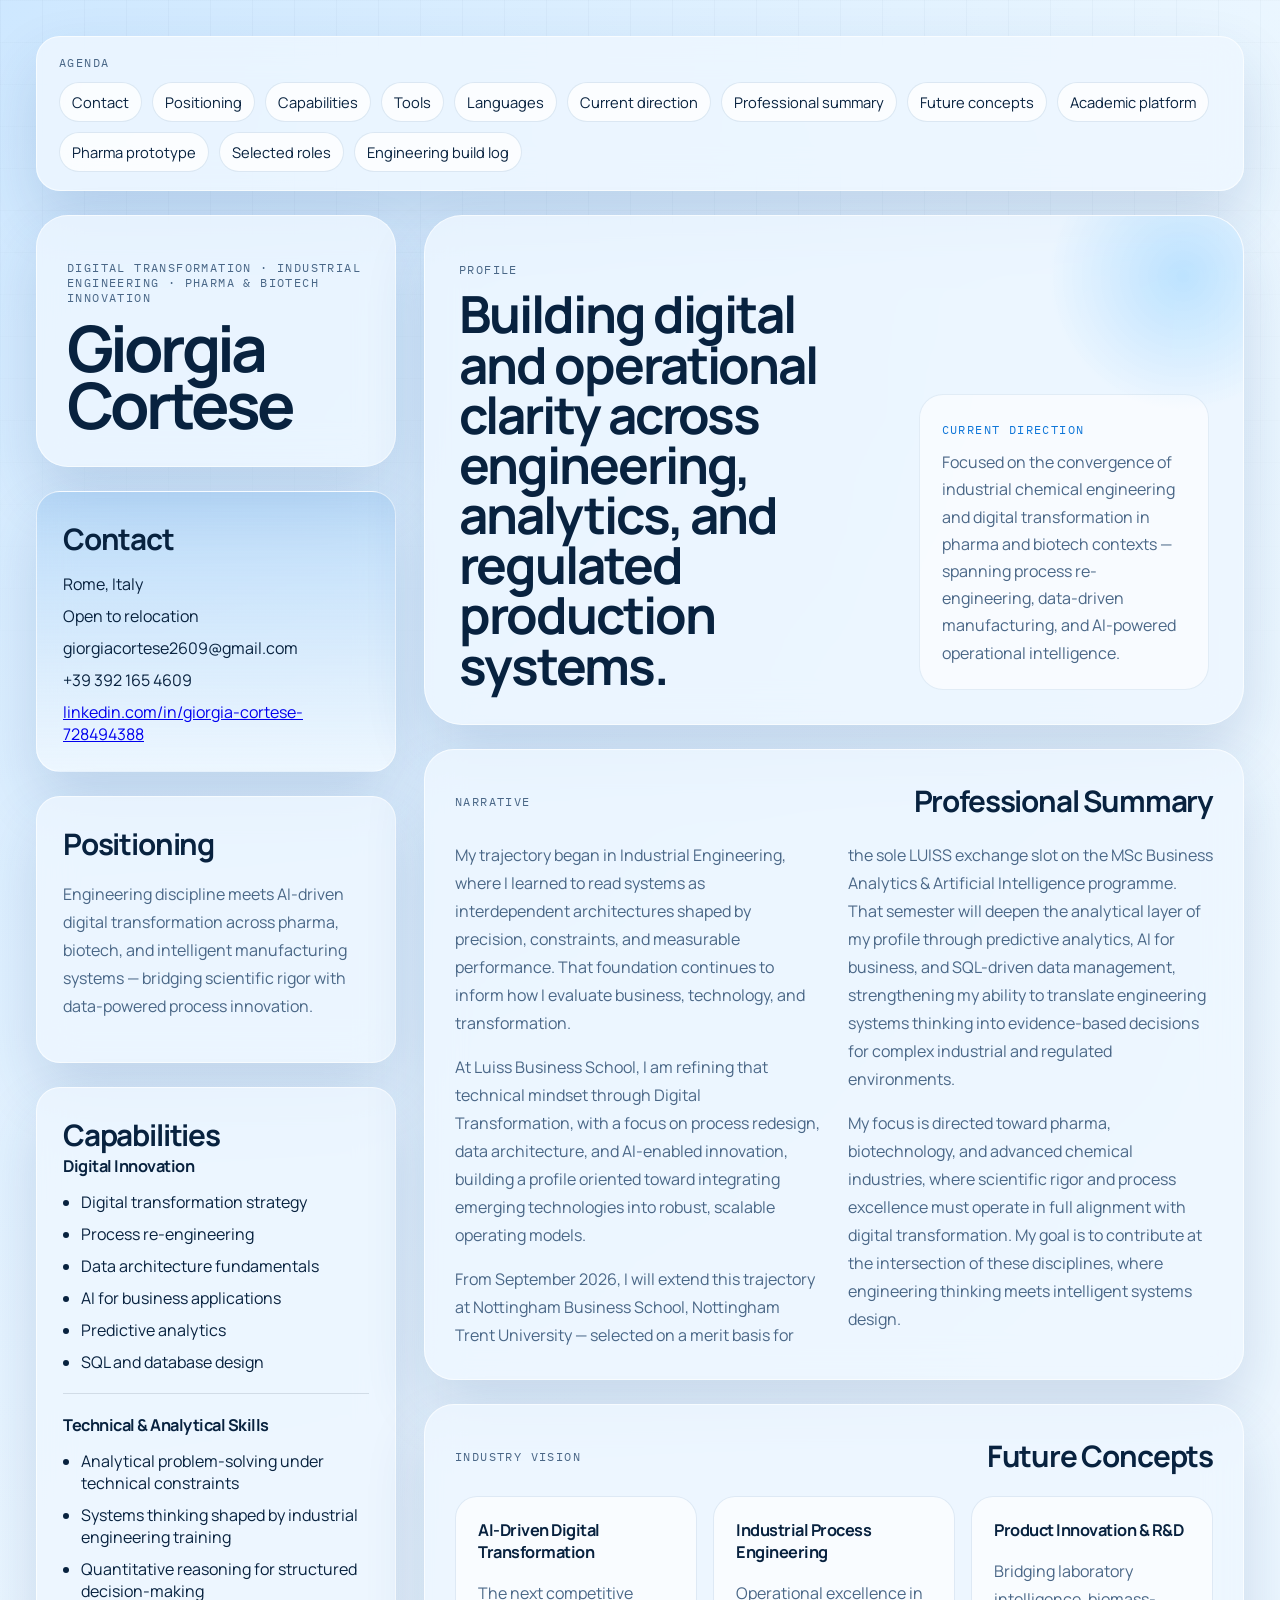
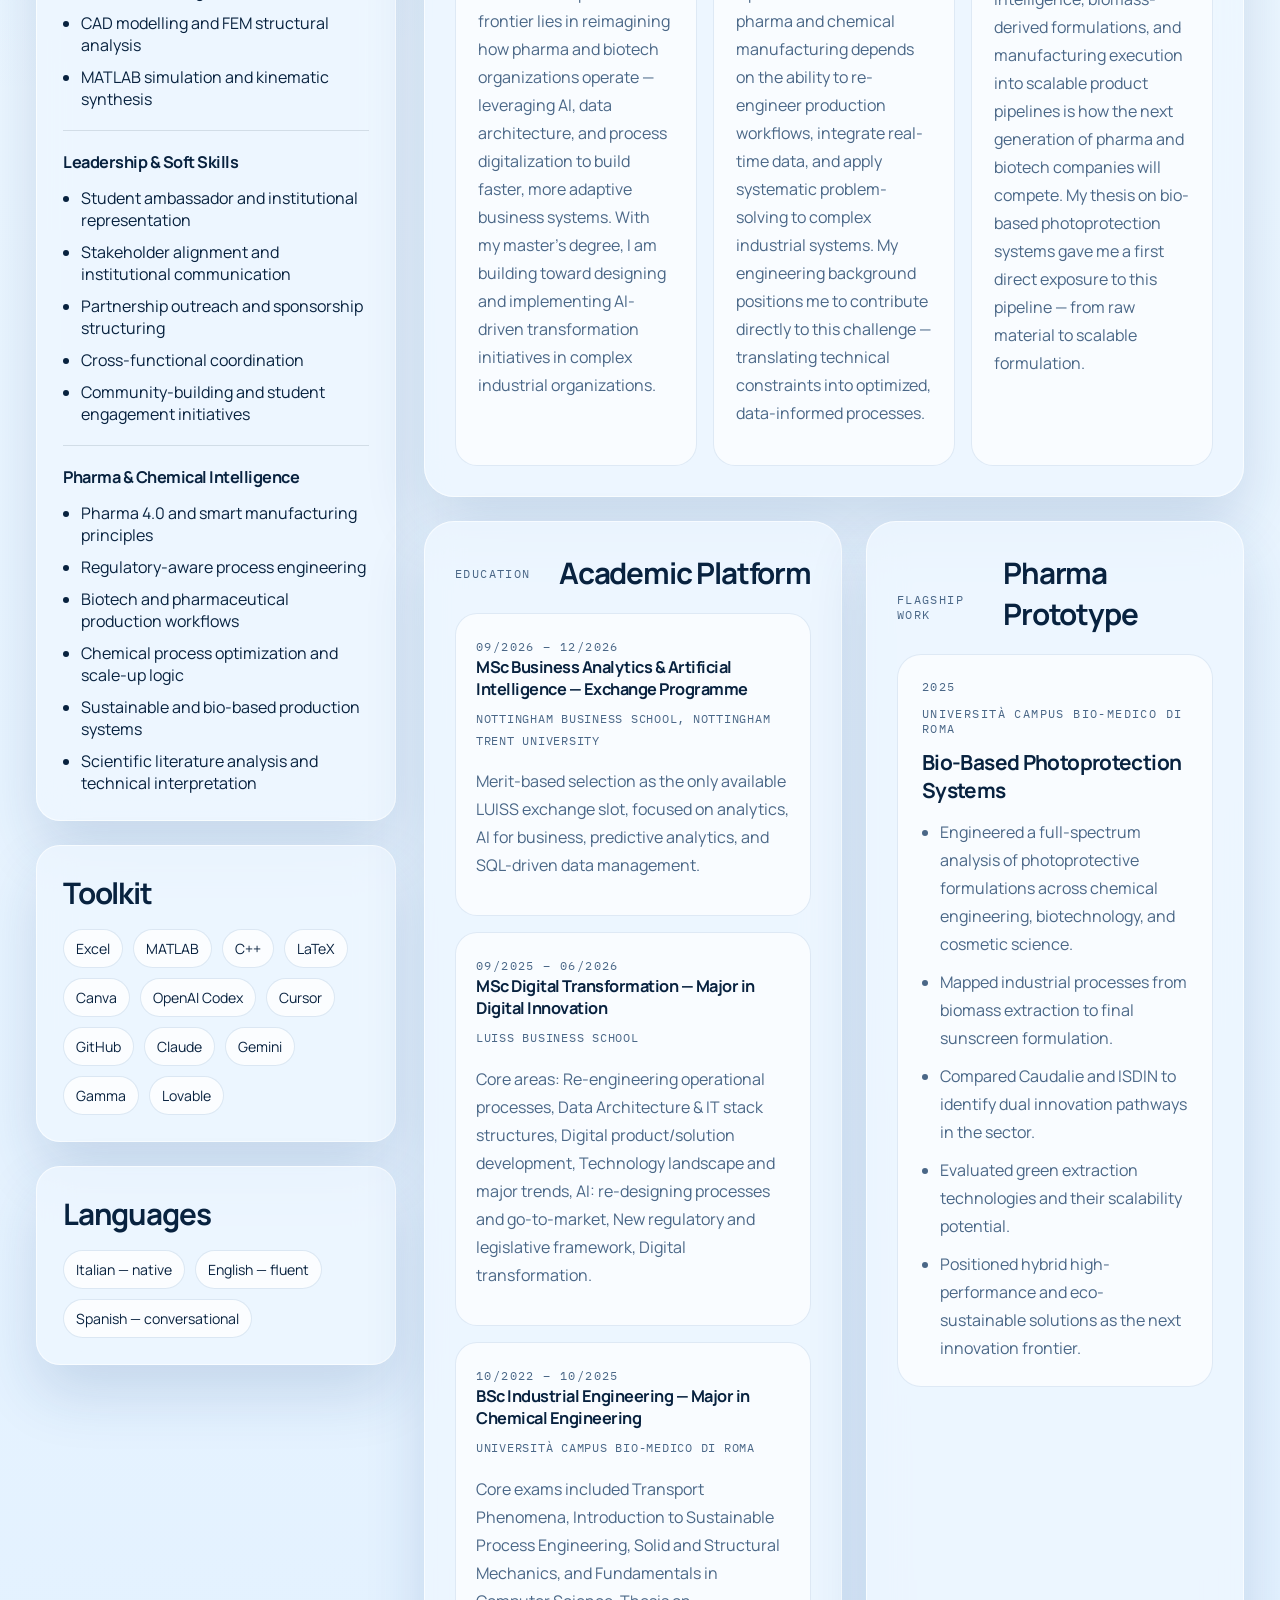
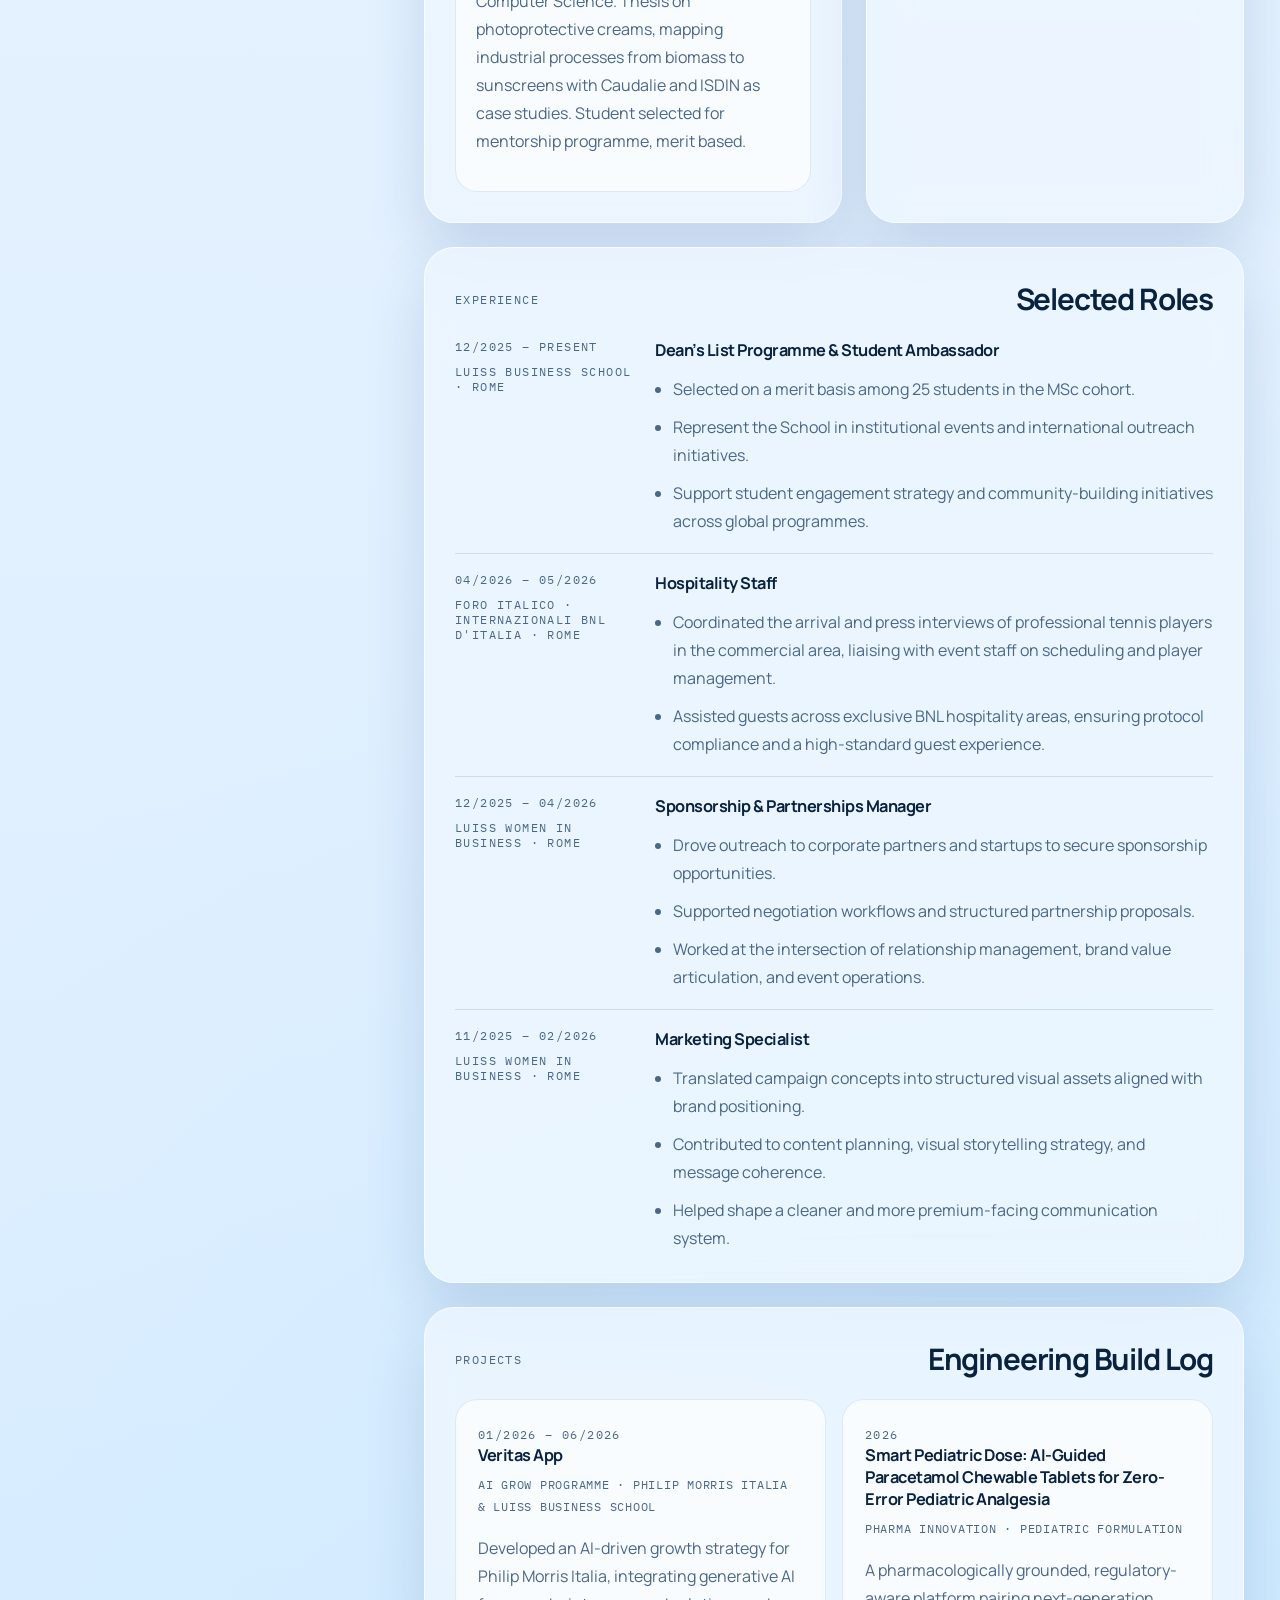
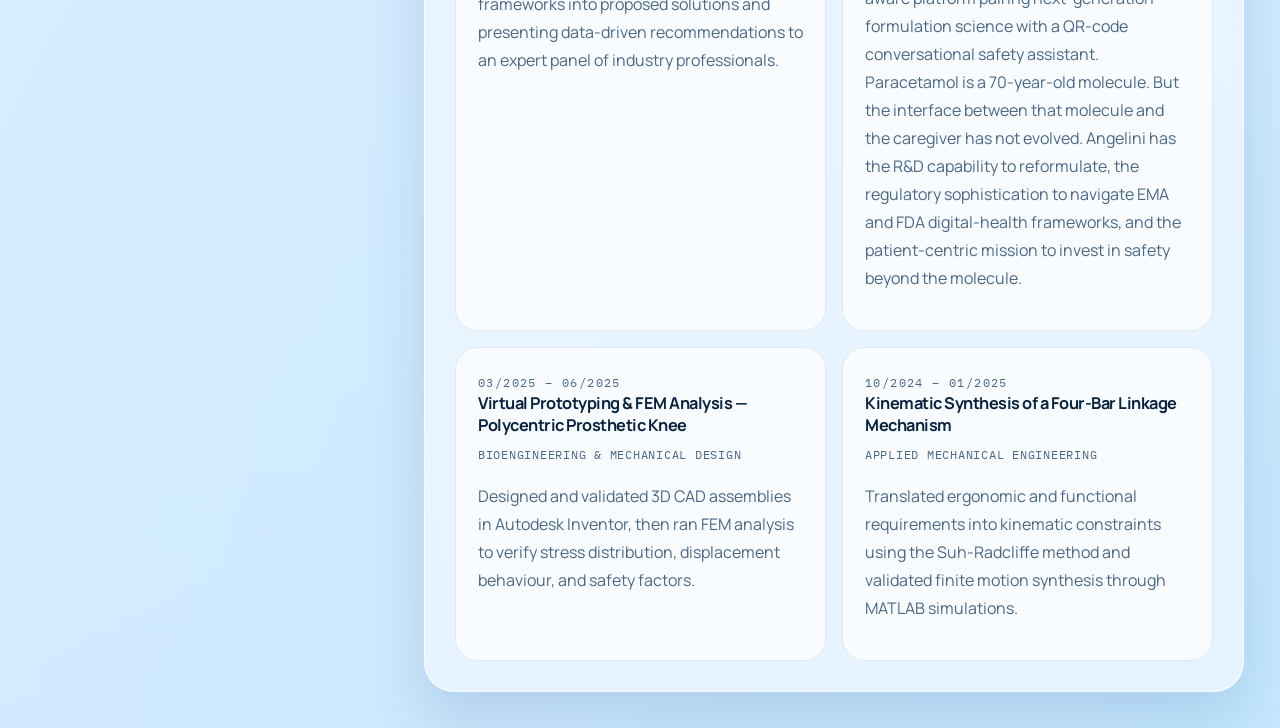
==== commit cf8350b1: "Add Smart Pediatric Dose project to engineering build log. Co-authored-by: Cursor <cursoragent@curso" ====
--- a/index.html
+++ b/index.html
@@ -314,6 +314,12 @@
               <p>Developed an AI-driven growth strategy for Philip Morris Italia, integrating generative AI frameworks into proposed solutions and presenting data-driven recommendations to an expert panel of industry professionals.</p>
             </article>
             <article class="project-card">
+              <span class="project-period">2026</span>
+              <h3>Smart Pediatric Dose: AI-Guided Paracetamol Chewable Tablets for Zero-Error Pediatric Analgesia</h3>
+              <p class="project-context">Pharma Innovation · Pediatric Formulation</p>
+              <p>A pharmacologically grounded, regulatory-aware platform pairing next-generation formulation science with a QR-code conversational safety assistant. Paracetamol is a 70-year-old molecule. But the interface between that molecule and the caregiver has not evolved. Angelini has the R&amp;D capability to reformulate, the regulatory sophistication to navigate EMA and FDA digital-health frameworks, and the patient-centric mission to invest in safety beyond the molecule.</p>
+            </article>
+            <article class="project-card">
               <span class="project-period">03/2025 – 06/2025</span>
               <h3>Virtual Prototyping & FEM Analysis — Polycentric Prosthetic Knee</h3>
               <p class="project-context">Bioengineering & Mechanical Design</p>
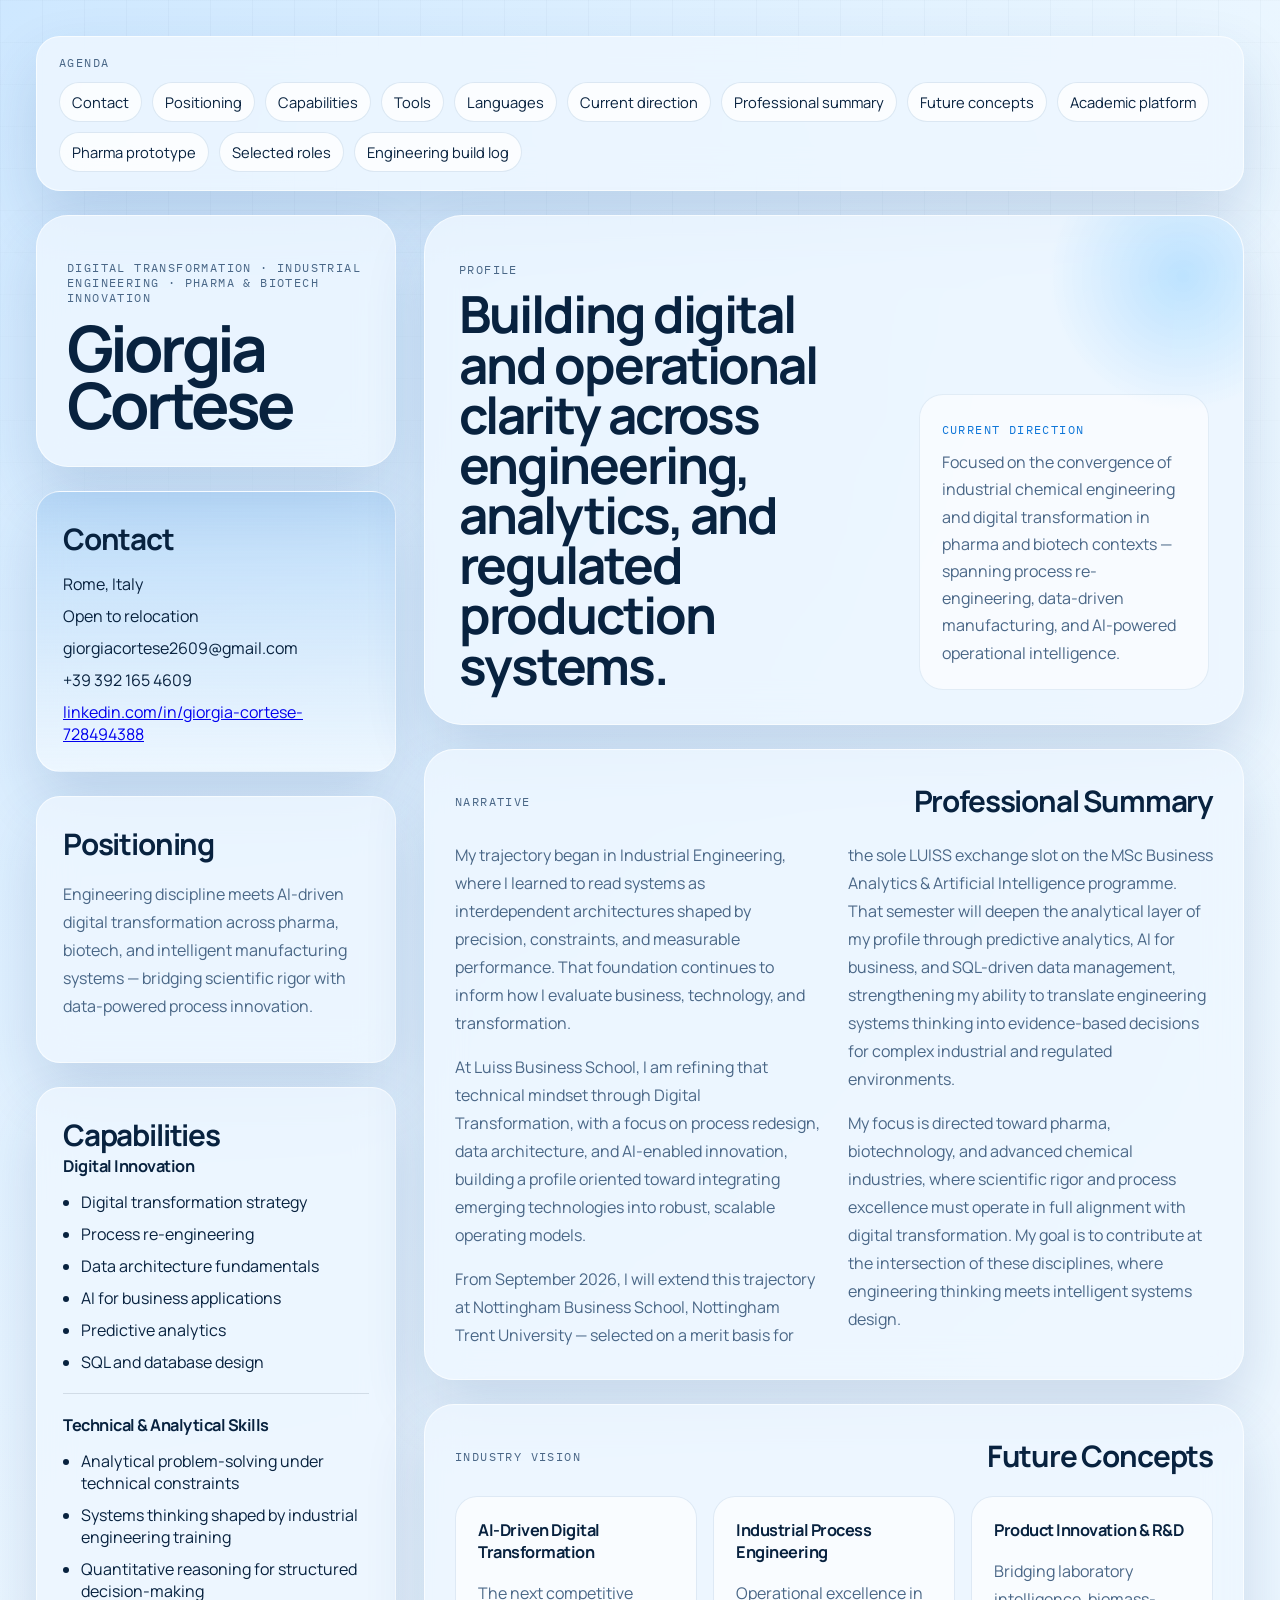
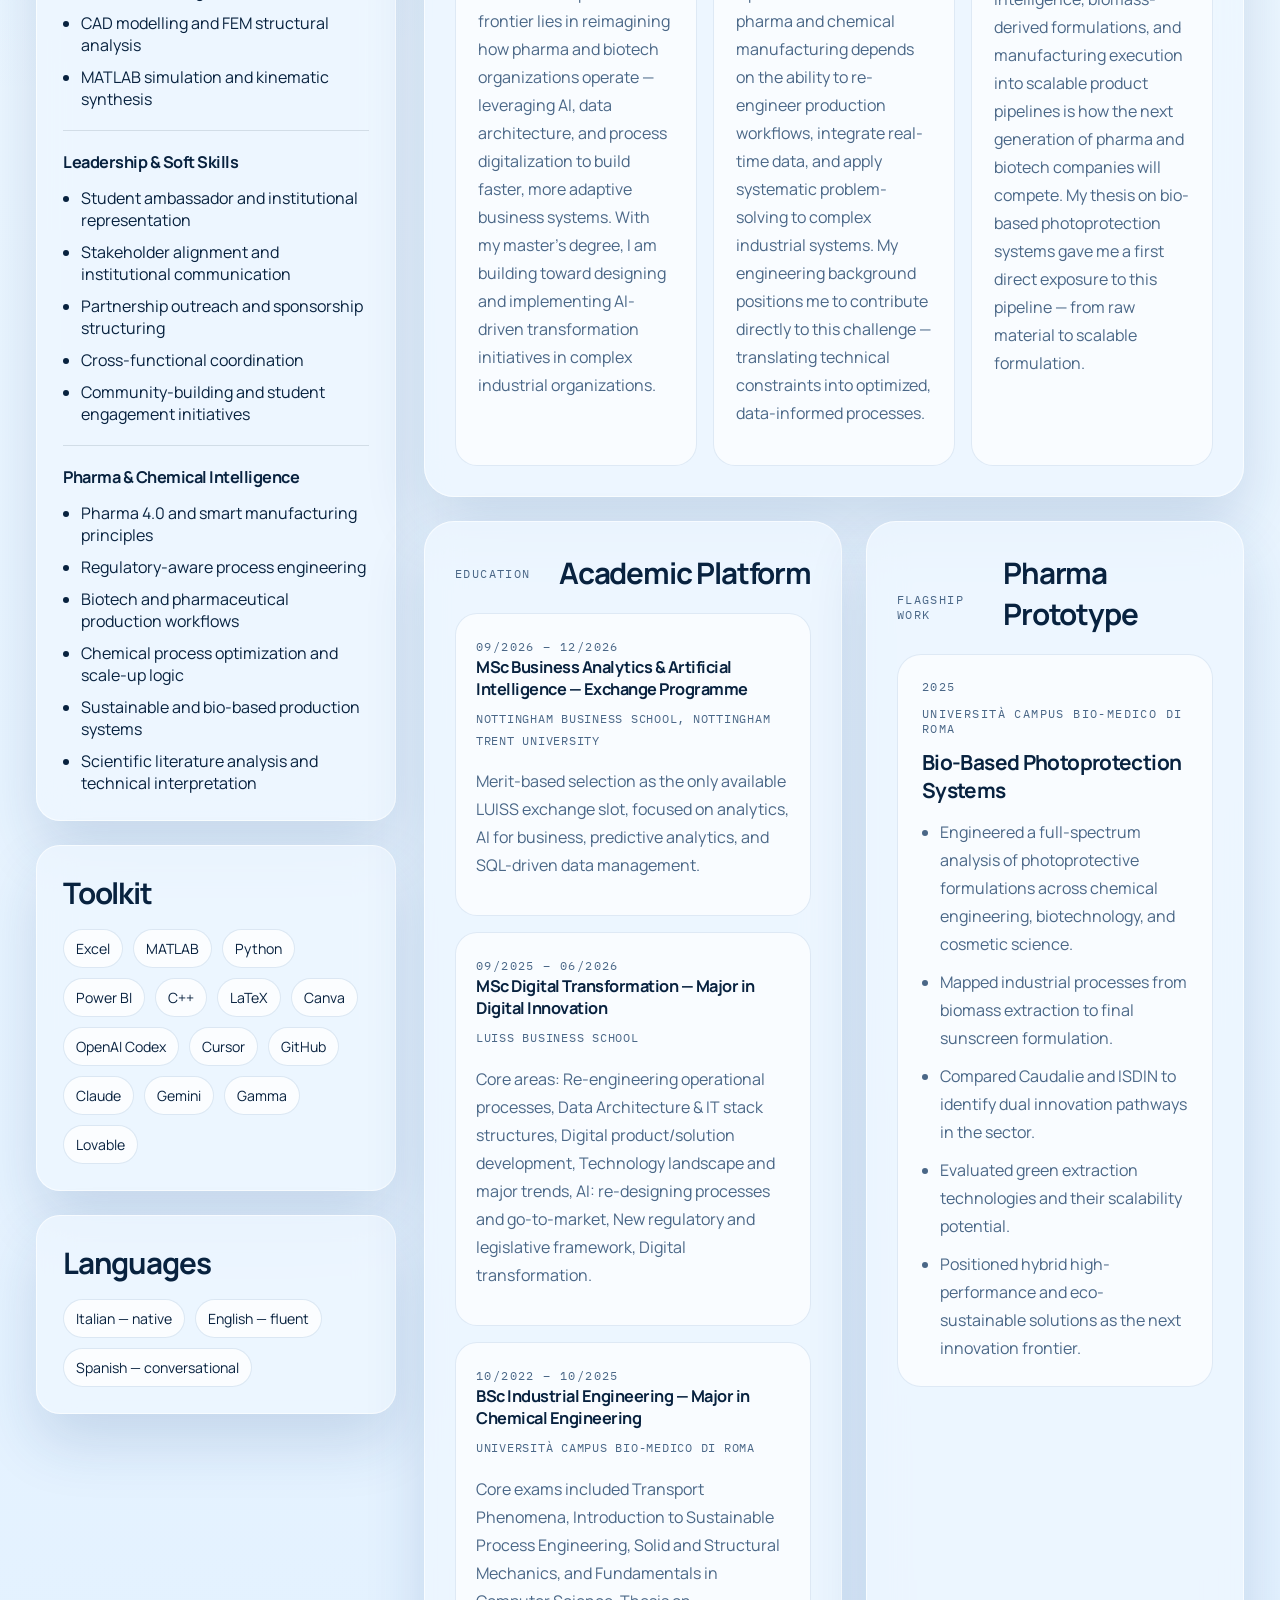
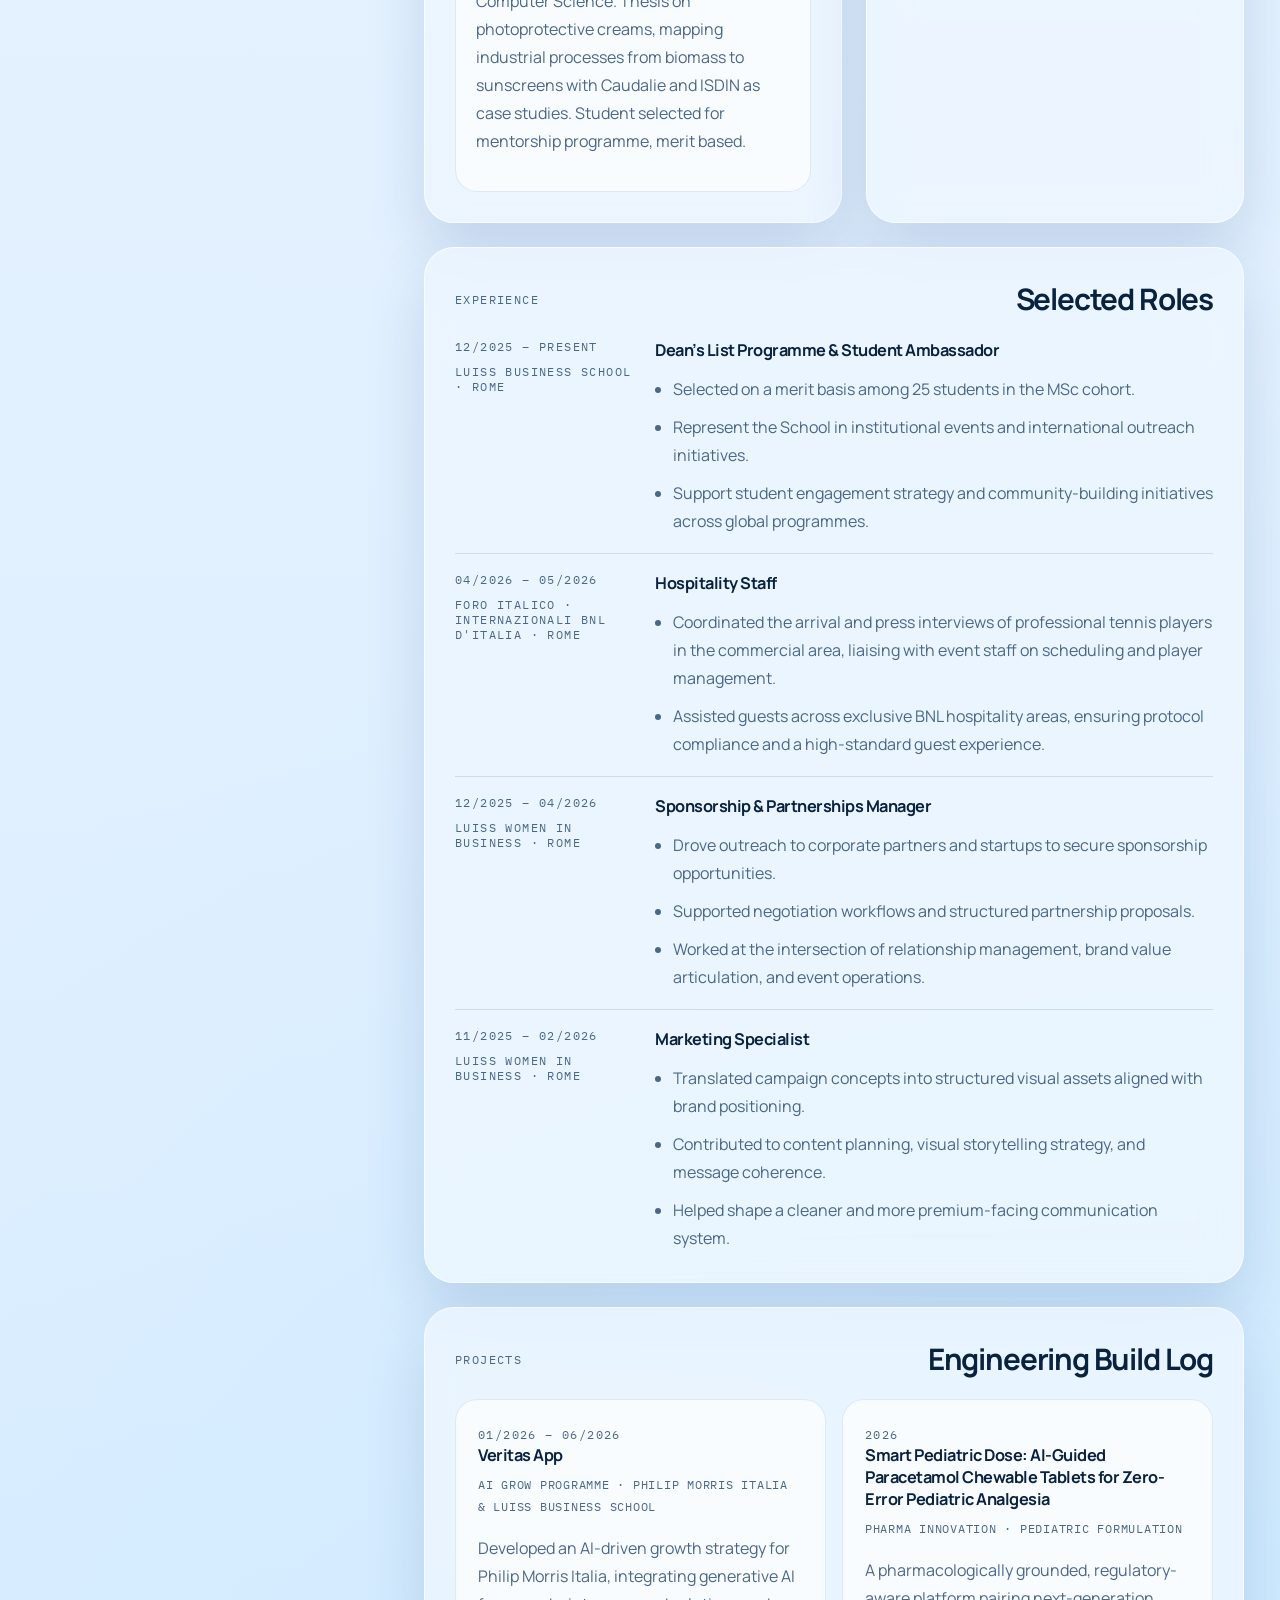
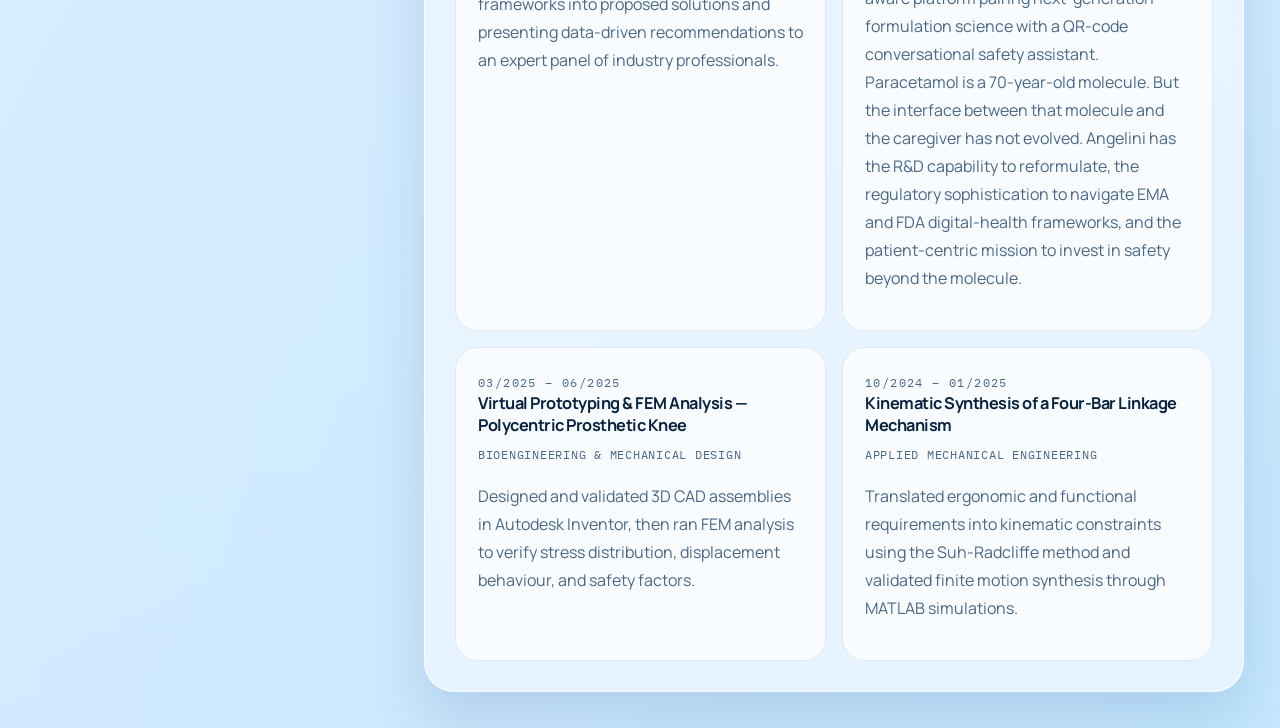
==== commit 95ada69c: "Add Python and Power BI to the toolkit. Co-authored-by: Cursor <cursoragent@cursor.com>" ====
--- a/index.html
+++ b/index.html
@@ -105,6 +105,8 @@
           <div class="tag-cloud">
             <span>Excel</span>
             <span>MATLAB</span>
+            <span>Python</span>
+            <span>Power BI</span>
             <span>C++</span>
             <span>LaTeX</span>
             <span>Canva</span>
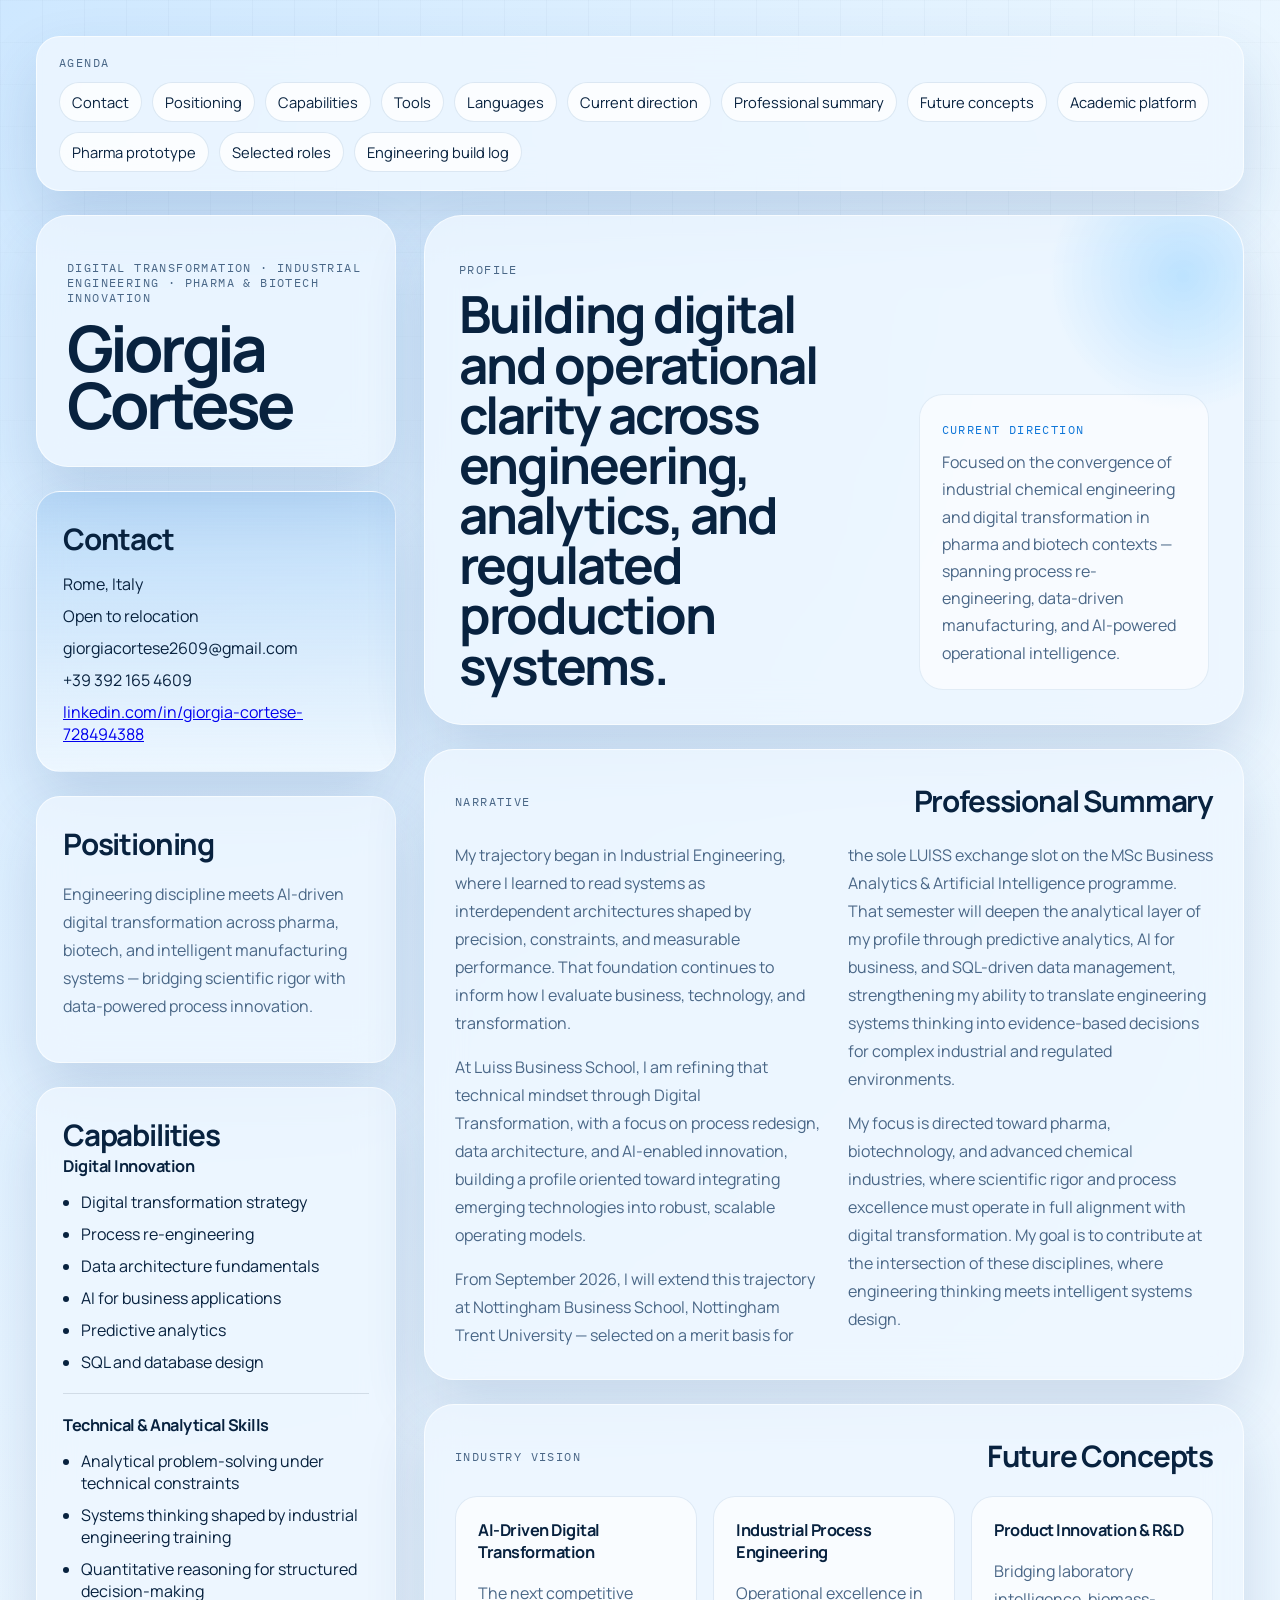
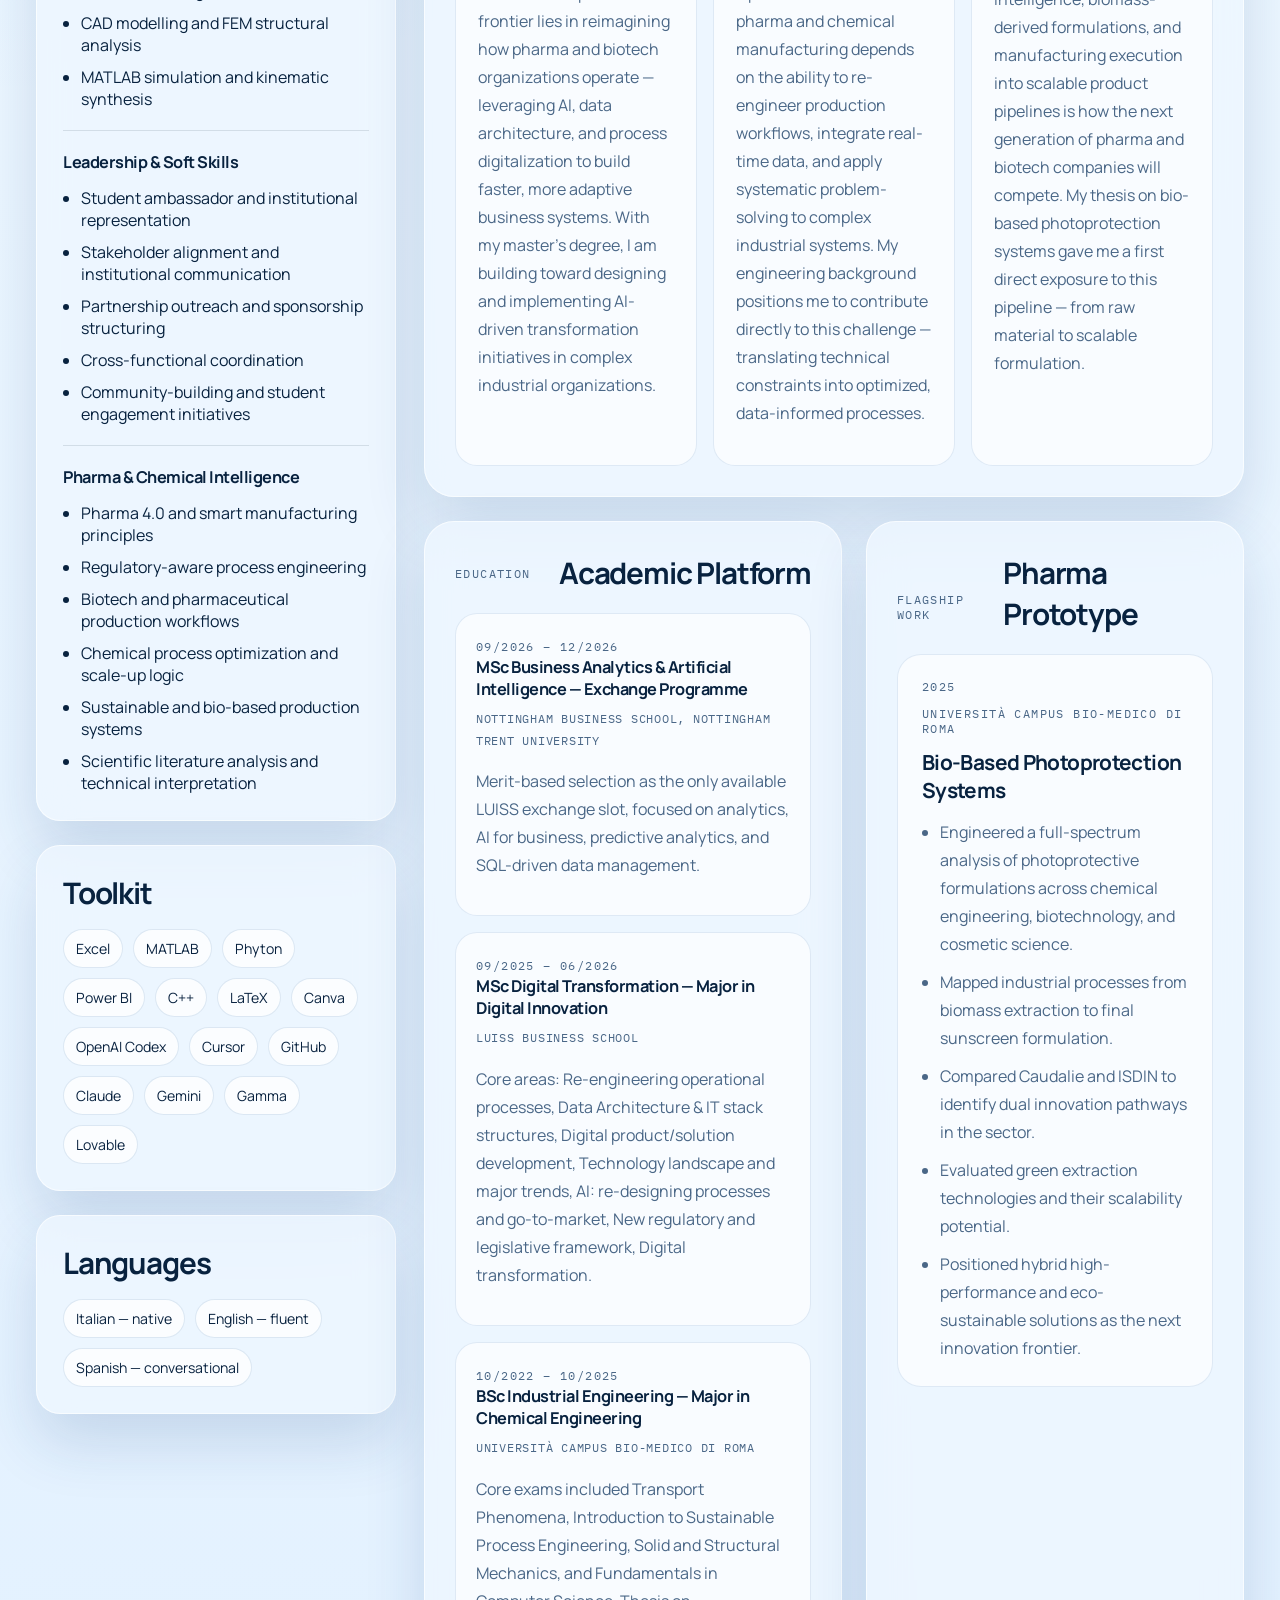
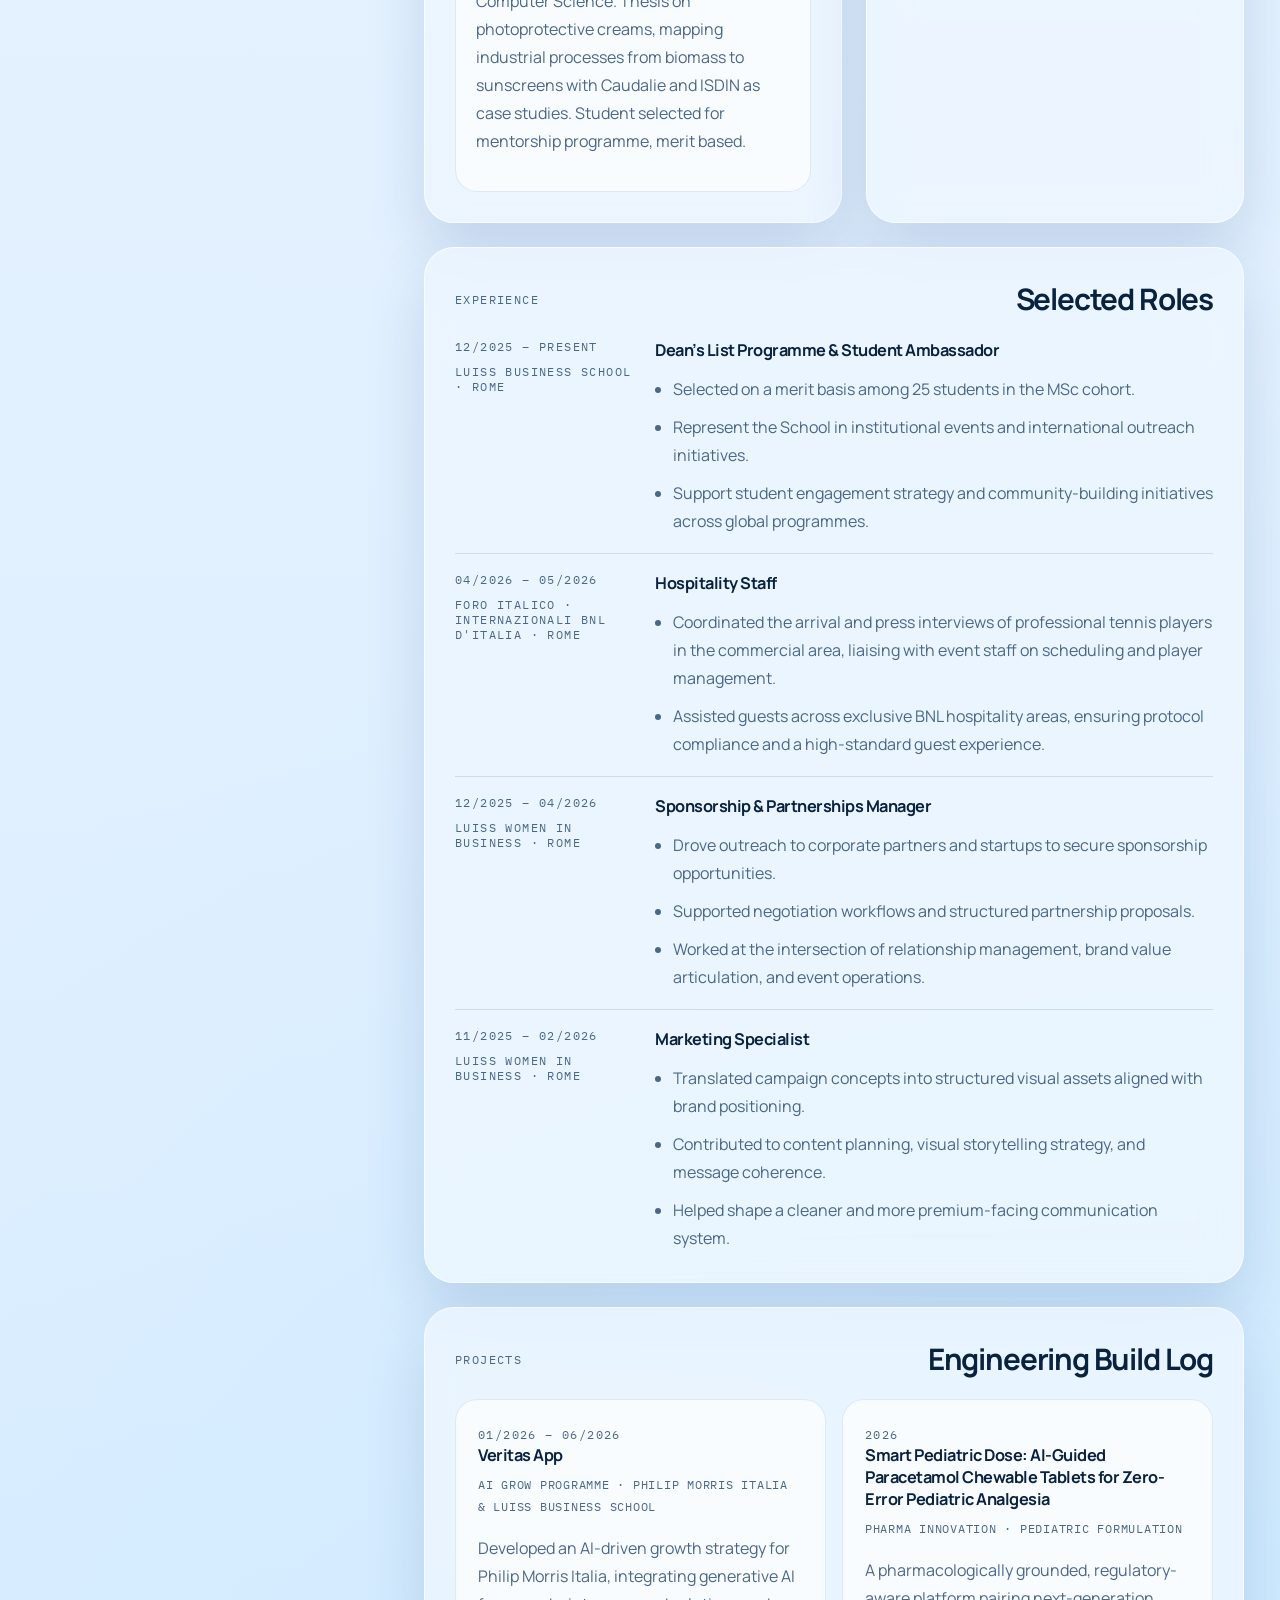
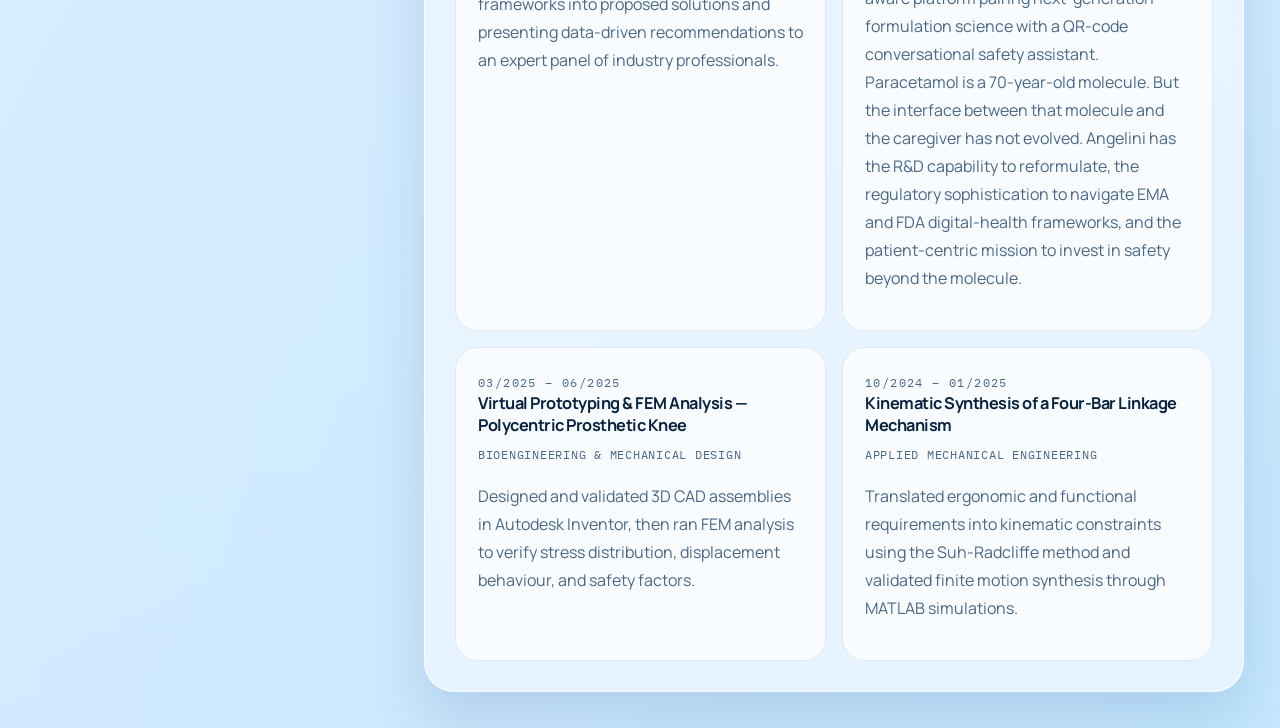
==== commit 23b4685b: "Rename Python toolkit tag to Phyton. Co-authored-by: Cursor <cursoragent@cursor.com>" ====
--- a/index.html
+++ b/index.html
@@ -105,7 +105,7 @@
           <div class="tag-cloud">
             <span>Excel</span>
             <span>MATLAB</span>
-            <span>Python</span>
+            <span>Phyton</span>
             <span>Power BI</span>
             <span>C++</span>
             <span>LaTeX</span>
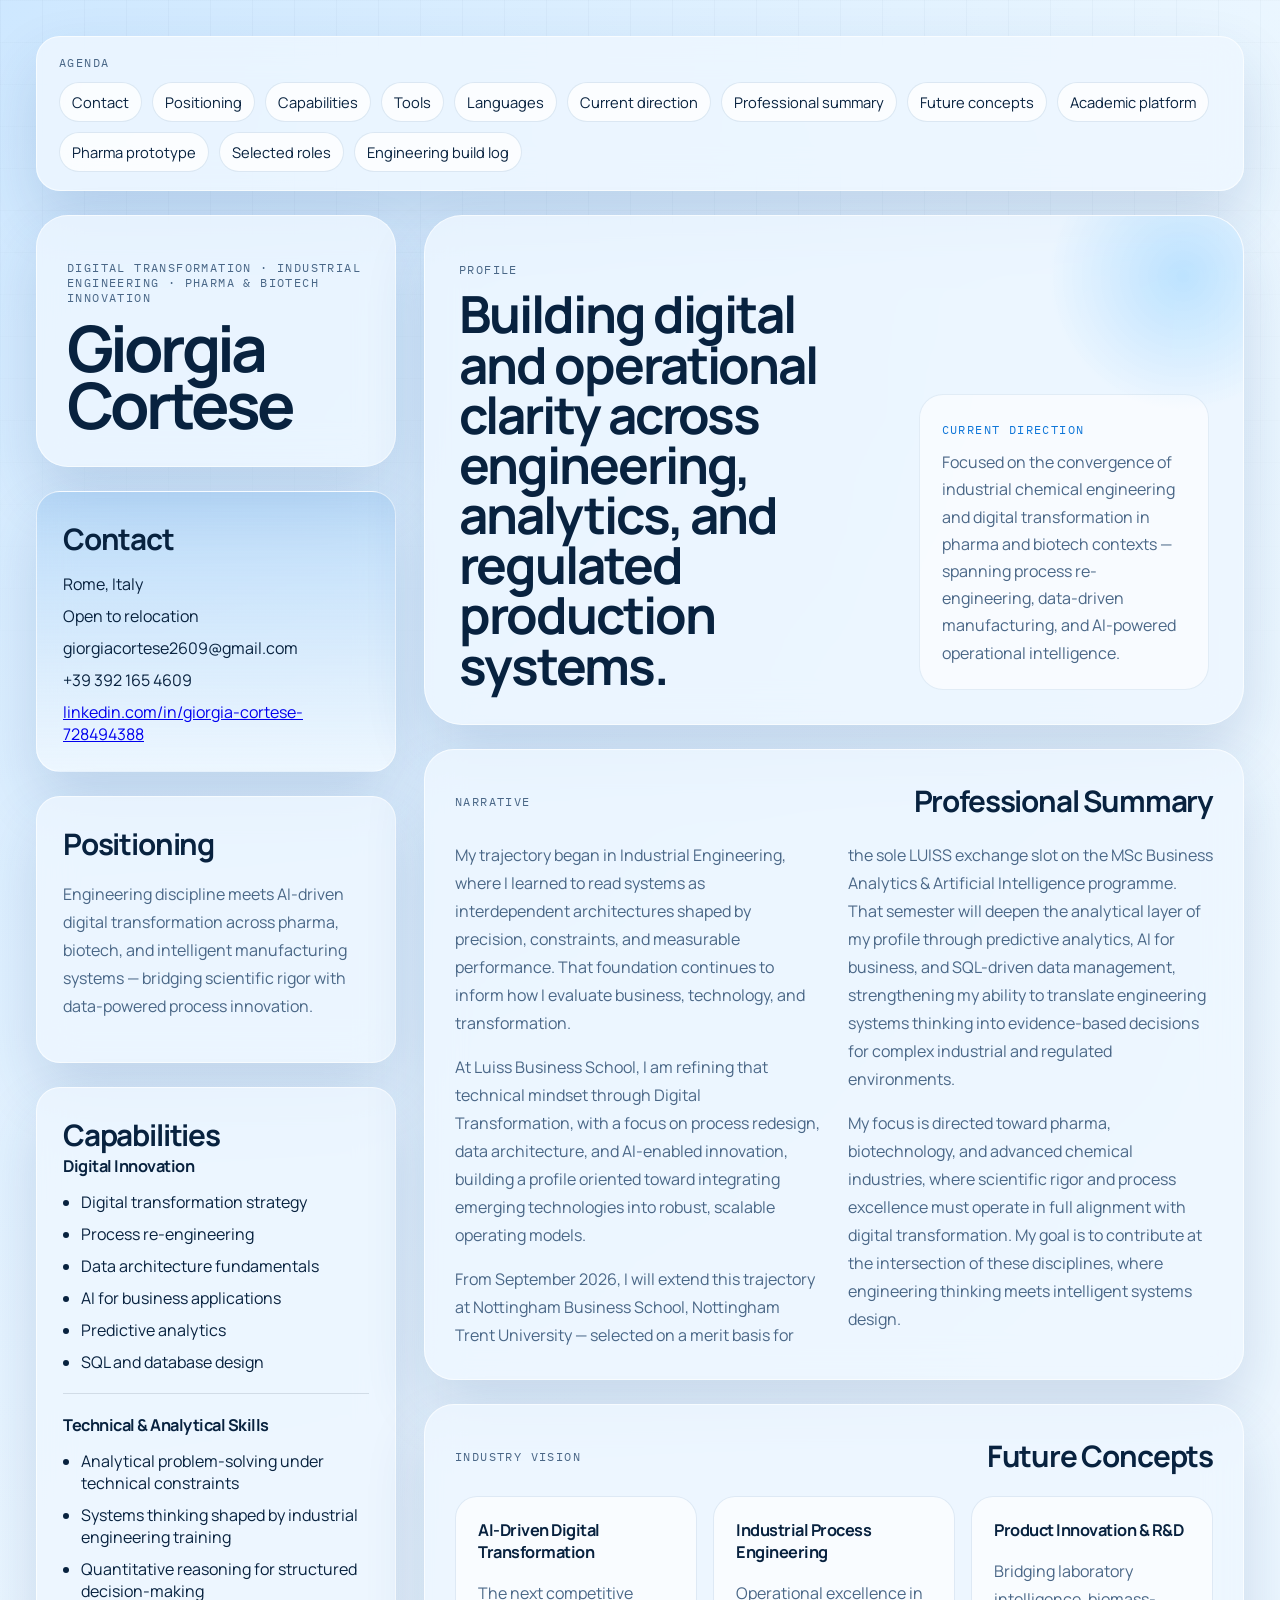
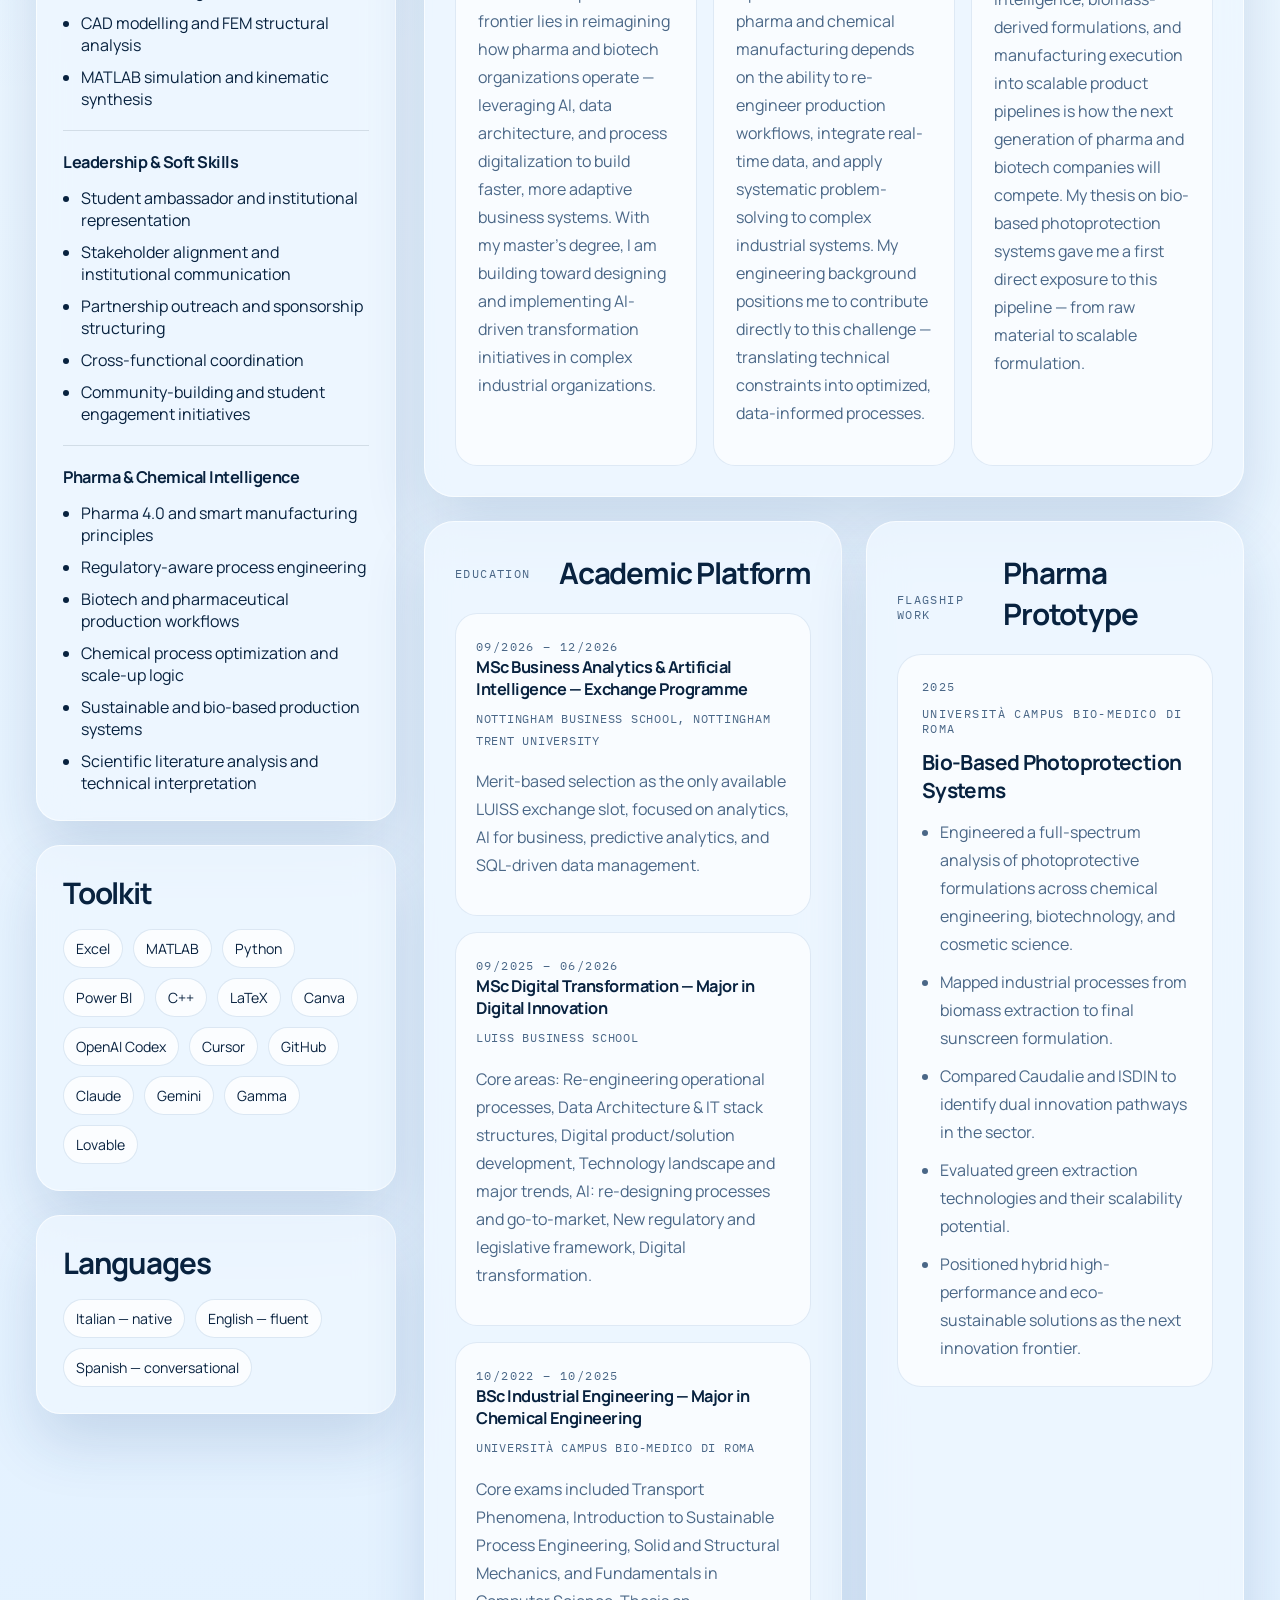
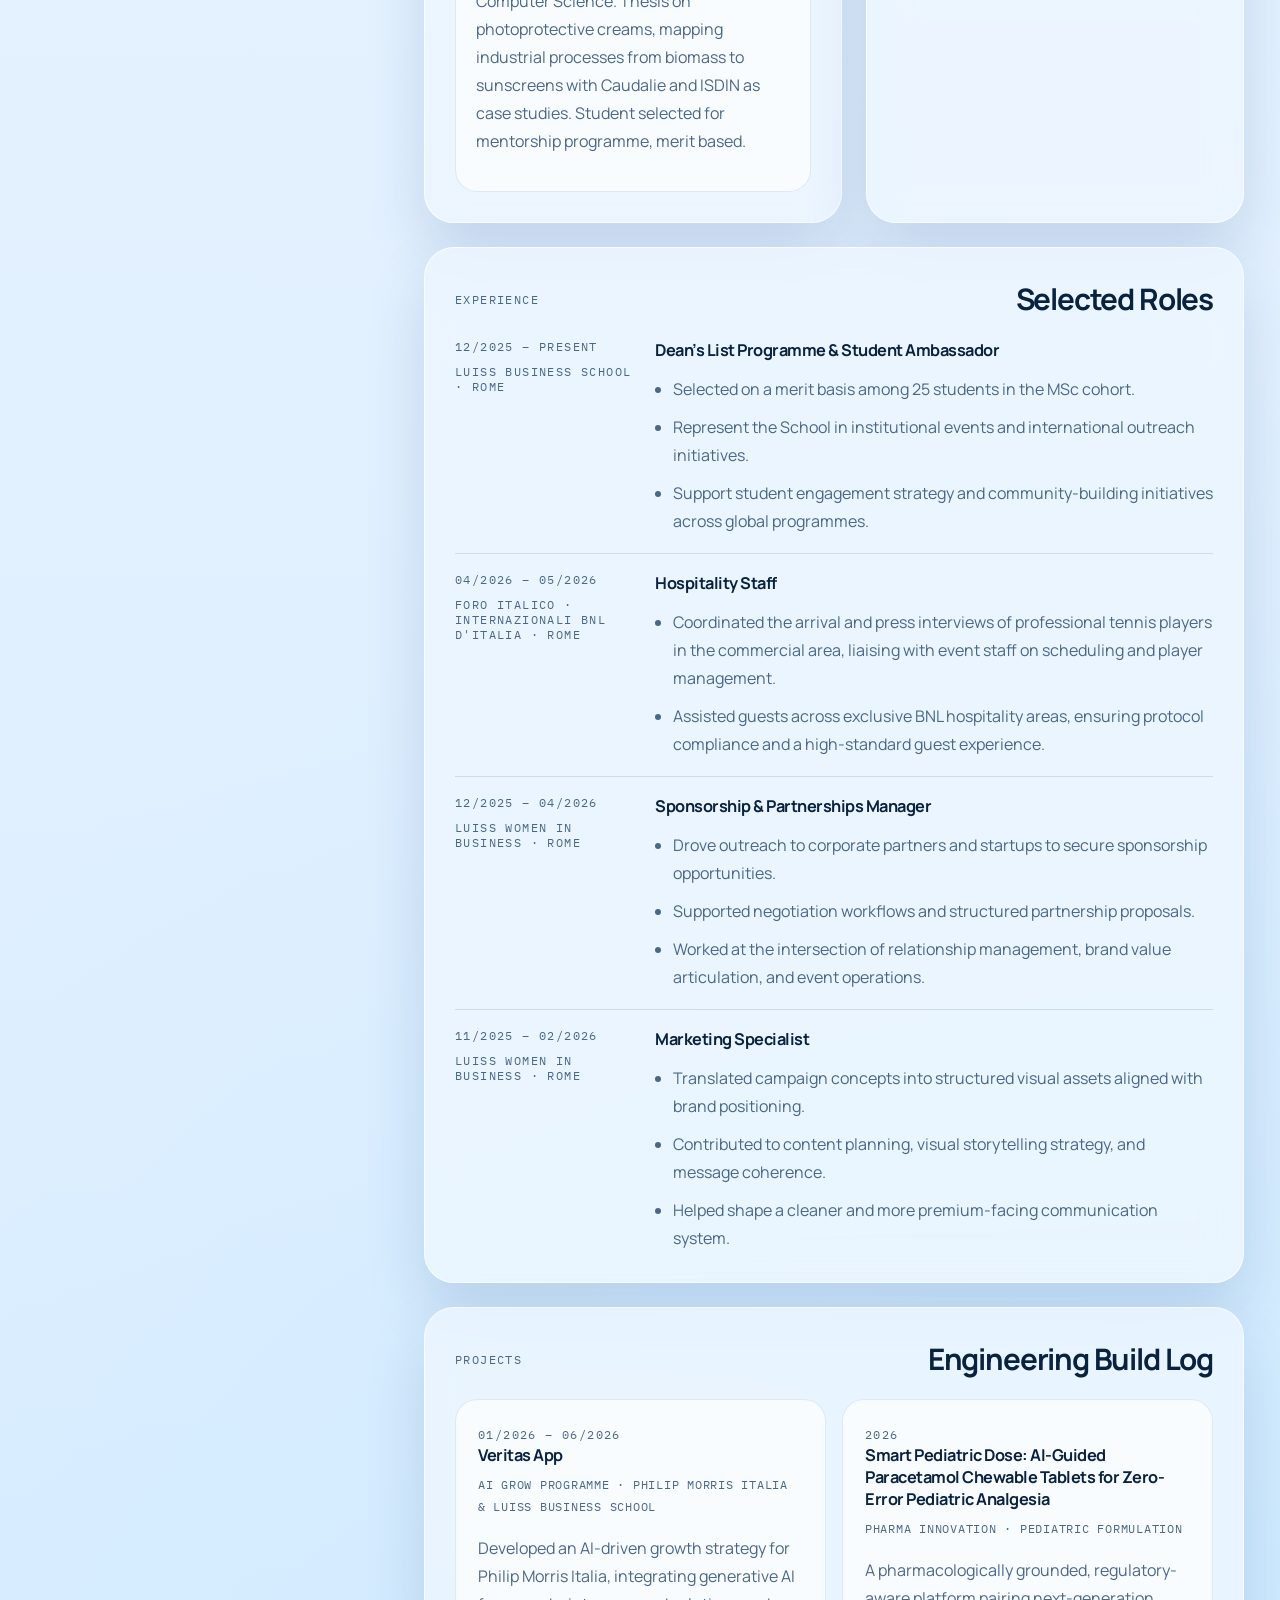
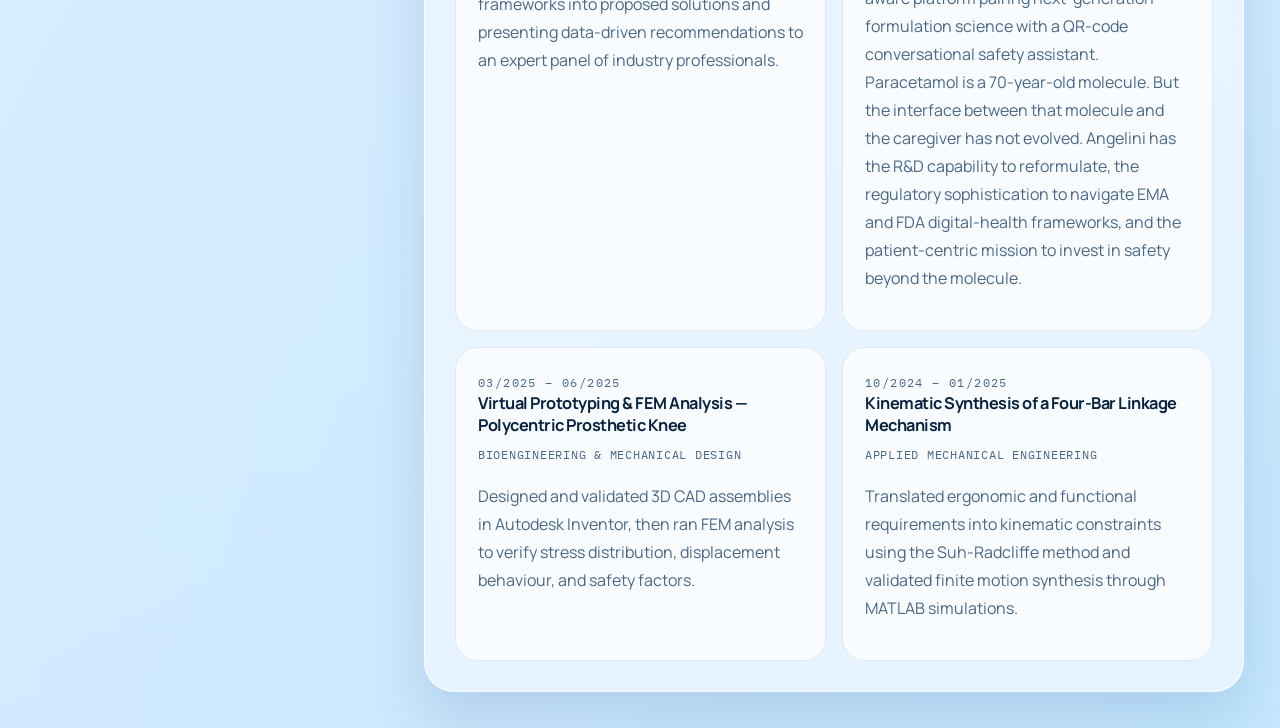
==== commit 616344fa: "Fix Python typo in Toolkit section Co-Authored-By: Claude Opus 5.5 <noreply@anthropic.com> Claude-Se" ====
--- a/index.html
+++ b/index.html
@@ -105,7 +105,7 @@
           <div class="tag-cloud">
             <span>Excel</span>
             <span>MATLAB</span>
-            <span>Phyton</span>
+            <span>Python</span>
             <span>Power BI</span>
             <span>C++</span>
             <span>LaTeX</span>
